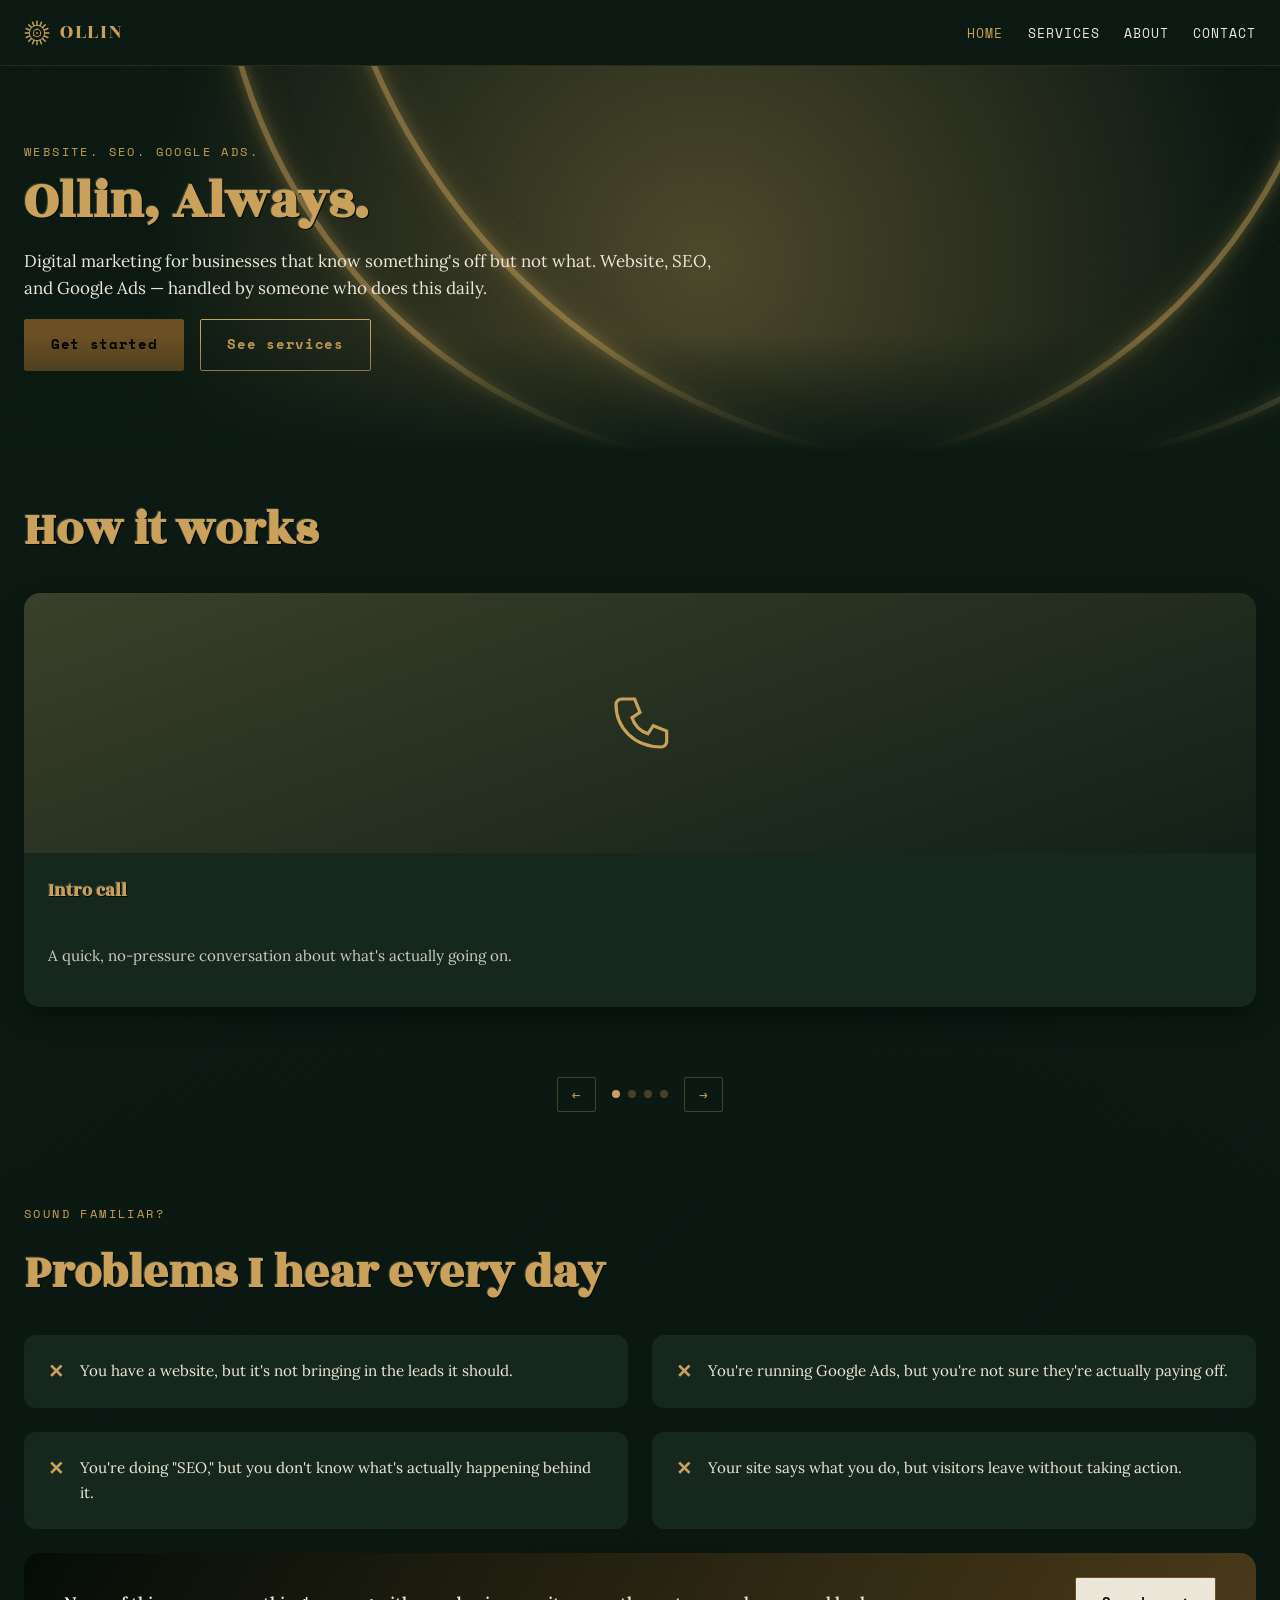
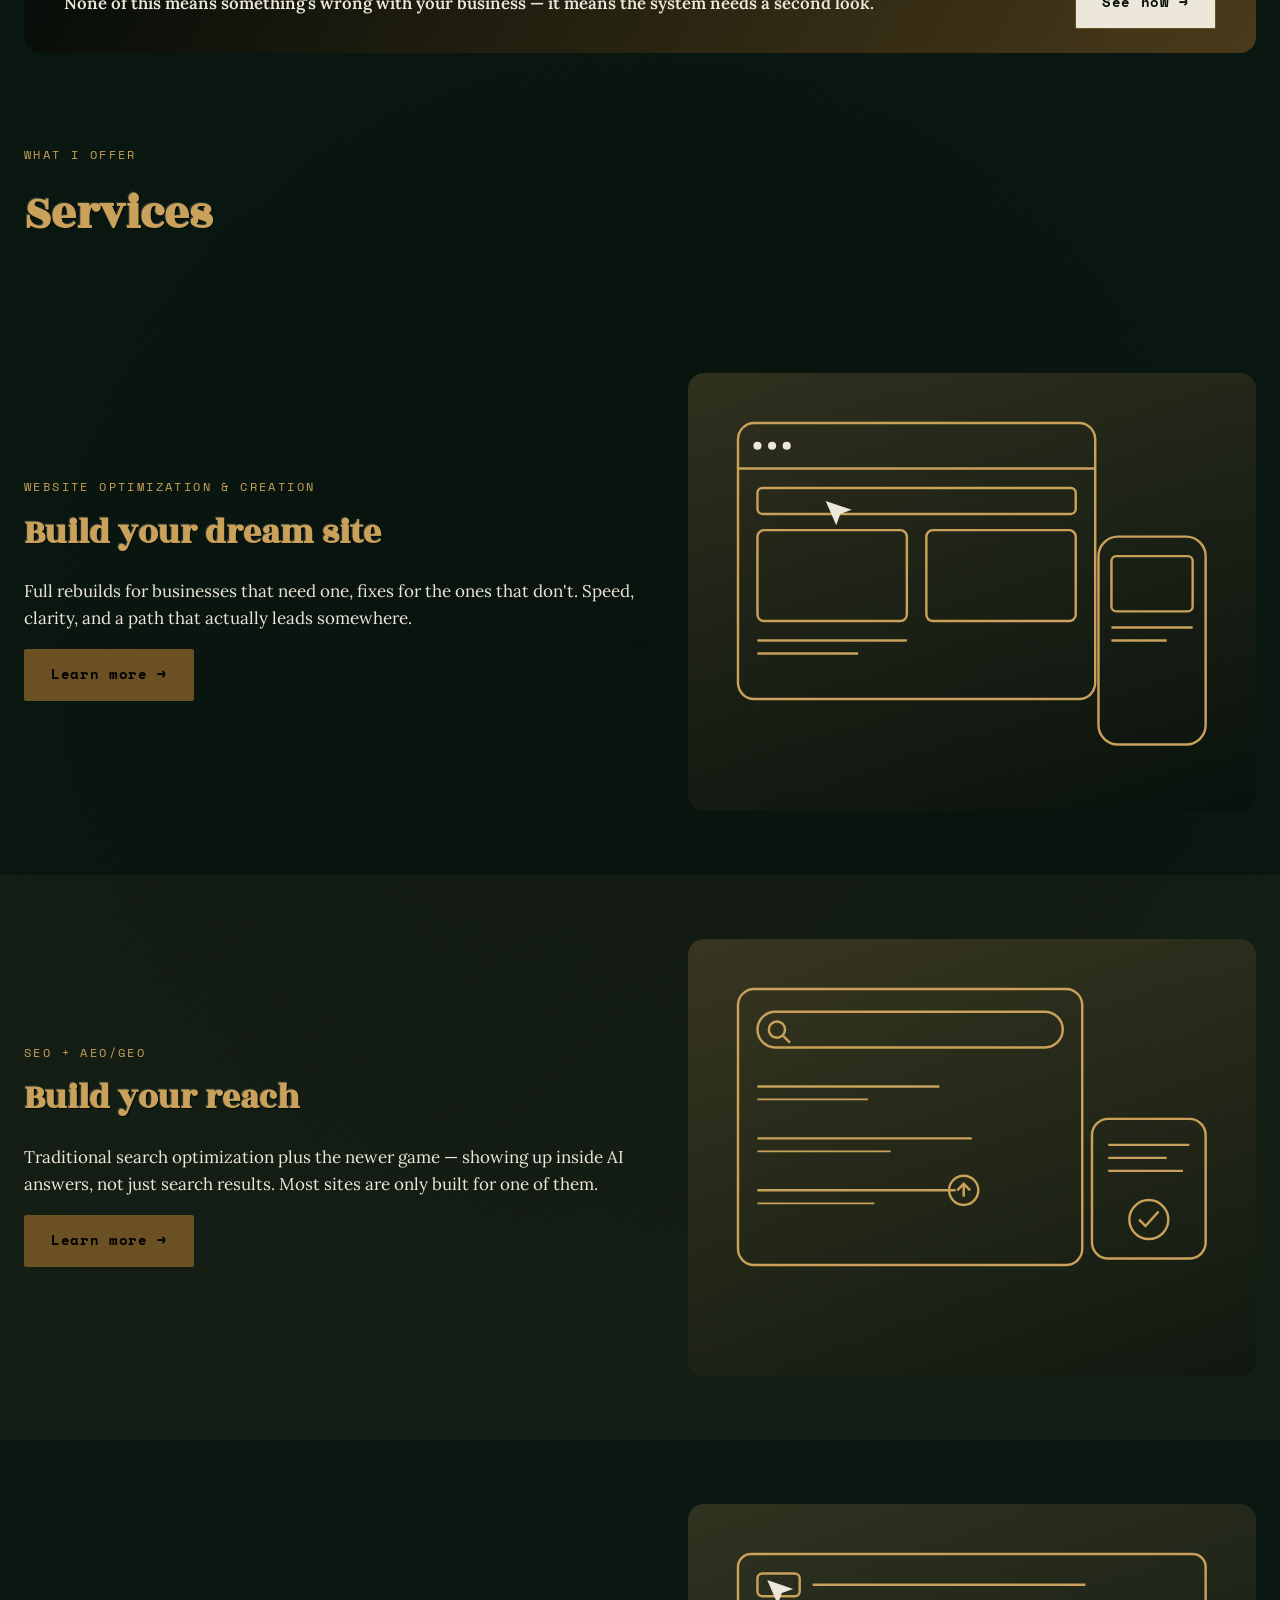
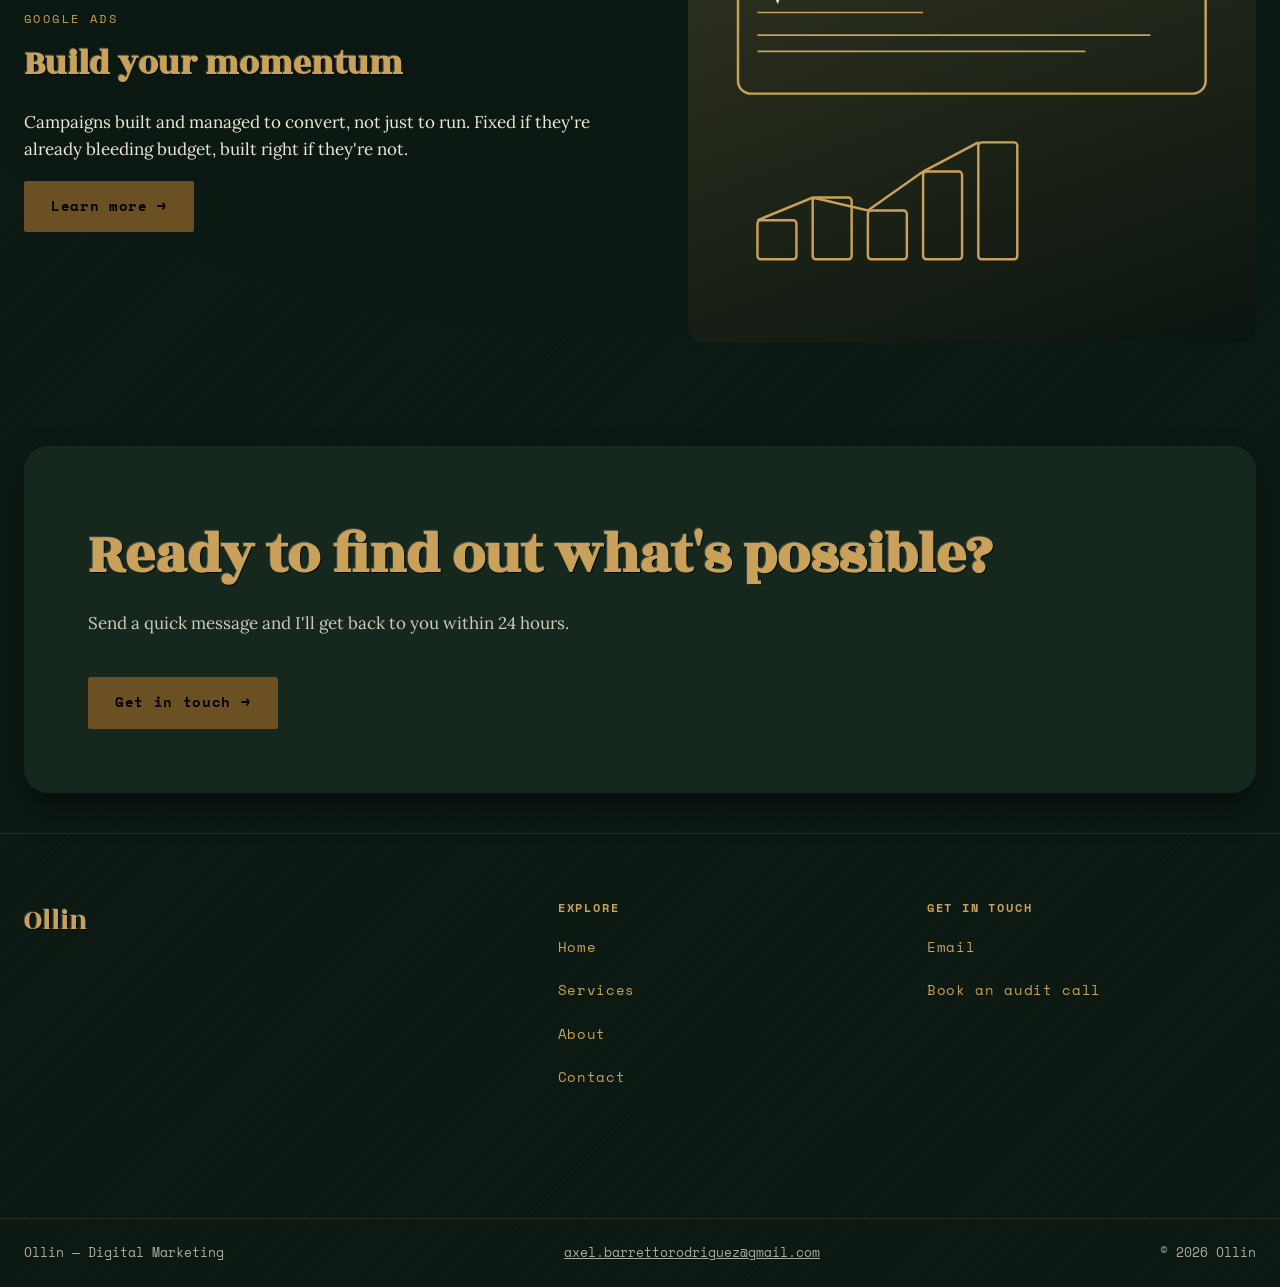
==== index.html @ 062ba210 "Build animated scenes for SEO (rank climbing + AI citation panel) and Google Ads (ad card + growing " ====
<!DOCTYPE html>
<html lang="en">
<head>
<meta charset="UTF-8">
<meta name="viewport" content="width=device-width, initial-scale=1">
<title>Ollin, Always — Digital Marketing</title>
<meta name="description" content="Website optimization, SEO/AEO/GEO, and Google Ads for businesses that know something's off but not what. Built by Axel Barretto.">
<meta property="og:title" content="Ollin, Always — Digital Marketing">
<meta property="og:description" content="Website optimization, SEO/AEO/GEO, and Google Ads — built and managed by someone who does this daily.">
<meta property="og:type" content="website">
<link rel="icon" type="image/svg+xml" href="favicon.svg">
<link rel="preconnect" href="https://fonts.googleapis.com">
<link rel="preconnect" href="https://fonts.gstatic.com" crossorigin>
<link href="https://fonts.googleapis.com/css2?family=Rozha+One&family=Space+Mono:wght@400;700&family=Lora:ital,wght@0,400;0,600;1,400&display=swap" rel="stylesheet">
<link rel="stylesheet" href="styles.css">
</head>
<body>

<nav class="site-nav">
  <a href="index.html" class="brand"><svg class="logo-mark" viewBox="0 0 64 64" aria-hidden="true"><g stroke="currentColor" fill="none" stroke-linecap="round"><g stroke-width="3.5"><line x1="32" y1="3" x2="32" y2="13"/><line x1="32" y1="3" x2="32" y2="13" transform="rotate(22.5 32 32)"/><line x1="32" y1="3" x2="32" y2="13" transform="rotate(45 32 32)"/><line x1="32" y1="3" x2="32" y2="13" transform="rotate(67.5 32 32)"/><line x1="32" y1="3" x2="32" y2="13" transform="rotate(90 32 32)"/><line x1="32" y1="3" x2="32" y2="13" transform="rotate(112.5 32 32)"/><line x1="32" y1="3" x2="32" y2="13" transform="rotate(135 32 32)"/><line x1="32" y1="3" x2="32" y2="13" transform="rotate(157.5 32 32)"/><line x1="32" y1="3" x2="32" y2="13" transform="rotate(180 32 32)"/><line x1="32" y1="3" x2="32" y2="13" transform="rotate(202.5 32 32)"/><line x1="32" y1="3" x2="32" y2="13" transform="rotate(225 32 32)"/><line x1="32" y1="3" x2="32" y2="13" transform="rotate(247.5 32 32)"/><line x1="32" y1="3" x2="32" y2="13" transform="rotate(270 32 32)"/><line x1="32" y1="3" x2="32" y2="13" transform="rotate(292.5 32 32)"/><line x1="32" y1="3" x2="32" y2="13" transform="rotate(315 32 32)"/><line x1="32" y1="3" x2="32" y2="13" transform="rotate(337.5 32 32)"/></g><circle cx="32" cy="32" r="19" stroke-width="2.2"/><circle cx="32" cy="32" r="9" stroke-width="2.2"/><circle cx="32" cy="32" r="2.2" fill="currentColor" stroke="none"/><circle cx="32" cy="21.5" r="1.4" fill="currentColor" stroke="none"/><circle cx="24" cy="38" r="1.4" fill="currentColor" stroke="none"/><circle cx="40" cy="38" r="1.4" fill="currentColor" stroke="none"/></g></svg>Ollin</a>
  <button class="nav-toggle" id="navToggle" aria-expanded="false" aria-controls="navLinks">Menu</button>
  <ul id="navLinks">
    <li><a href="index.html" aria-current="page">Home</a></li>
    <li><a href="services.html">Services</a></li>
    <li><a href="about.html">About</a></li>
    <li><a href="contact.html">Contact</a></li>
  </ul>
</nav>

<main>
  <section class="hero bg-sun-sweep">
    <svg class="hero-lines" viewBox="0 0 800 500" aria-hidden="true" preserveAspectRatio="xMidYMid meet">
      <ellipse cx="640" cy="140" rx="260" ry="260" transform="rotate(-15 640 140)"/>
      <ellipse cx="600" cy="220" rx="220" ry="220" transform="rotate(20 600 220)"/>
    </svg>
    <div class="container">
      <p class="eyebrow reveal reveal-1">Website. SEO. Google Ads.</p>
      <h1 class="reveal reveal-2">Ollin, Always.</h1>
      <p class="reveal reveal-2">Digital marketing for businesses that know something's off but not what. Website, SEO, and Google Ads — handled by someone who does this daily.</p>
      <p class="reveal reveal-3">
        <a class="btn" href="contact.html">Get started</a>
        &nbsp;&nbsp;
        <a class="btn btn-outline" href="services.html">See services</a>
      </p>
    </div>
    <div class="hero-fade" aria-hidden="true"></div>
  </section>

  <section class="section container">
    <h2 class="section-title">How it works</h2>
    <div class="process-grid">
      <div class="process-step">
        <div class="process-image" aria-hidden="true">
          <svg class="process-icon" viewBox="0 0 24 24"><path d="M6 3h4l2 5-3 2c1 3 3 5 6 6l2-3 5 2v4c0 1-1 2-2 2C10 21 3 14 3 5c0-1 1-2 2-2z"/></svg>
        </div>
        <div class="process-content">
          <h3>Intro call</h3>
          <p>A quick, no-pressure conversation about what's actually going on.</p>
        </div>
      </div>
      <div class="process-step">
        <div class="process-image" aria-hidden="true">
          <svg class="process-icon" viewBox="0 0 24 24"><circle cx="10" cy="10" r="6"/><line x1="15" y1="15" x2="21" y2="21"/></svg>
        </div>
        <div class="process-content">
          <h3>The audit</h3>
          <p>A real look at what's working and where there's room to grow.</p>
        </div>
      </div>
      <div class="process-step">
        <div class="process-image" aria-hidden="true">
          <svg class="process-icon" viewBox="0 0 24 24"><path d="M4 20l6-3 6 3 4-2V4l-4 2-6-3-6 3-4-2v16z"/><line x1="10" y1="17" x2="10" y2="4"/><line x1="16" y1="20" x2="16" y2="7"/></svg>
        </div>
        <div class="process-content">
          <h3>The plan</h3>
          <p>A prioritized roadmap built around what actually helps.</p>
        </div>
      </div>
      <div class="process-step">
        <div class="process-image" aria-hidden="true">
          <svg class="process-icon" viewBox="0 0 24 24"><circle cx="12" cy="12" r="9"/><path d="M8 12l3 3 5-6"/></svg>
        </div>
        <div class="process-content">
          <h3>Execution &amp; reporting</h3>
          <p>Work gets done, and you get plain-language updates.</p>
        </div>
      </div>
    </div>
  </section>

  <section class="section container">
    <p class="eyebrow">Sound familiar?</p>
    <h2 class="section-title">Problems I hear every day</h2>
    <div class="problem-grid">
      <div class="problem-card">
        <span class="problem-x" aria-hidden="true">✕</span>
        <p>You have a website, but it's not bringing in the leads it should.</p>
      </div>
      <div class="problem-card">
        <span class="problem-x" aria-hidden="true">✕</span>
        <p>You're running Google Ads, but you're not sure they're actually paying off.</p>
      </div>
      <div class="problem-card">
        <span class="problem-x" aria-hidden="true">✕</span>
        <p>You're doing "SEO," but you don't know what's actually happening behind it.</p>
      </div>
      <div class="problem-card">
        <span class="problem-x" aria-hidden="true">✕</span>
        <p>Your site says what you do, but visitors leave without taking action.</p>
      </div>
    </div>
    <div class="problem-banner">
      <p>None of this means something's wrong with your business — it means the system needs a second look.</p>
      <a class="btn problem-banner-btn" href="services.html">See how →</a>
    </div>
  </section>

  <section class="section container">
    <p class="eyebrow">What I offer</p>
    <h2 class="section-title">Services</h2>
  </section>

  <section class="service-block">
    <div class="container">
      <div class="service-block-grid">
        <div class="service-block-text">
          <p class="eyebrow">Website Optimization &amp; Creation</p>
          <h2>Build your dream site</h2>
          <p>Full rebuilds for businesses that need one, fixes for the ones that don't. Speed, clarity, and a path that actually leads somewhere.</p>
          <p><a class="btn" href="services.html">Learn more →</a></p>
        </div>
        <div class="service-block-image service-block-image--build" aria-hidden="true">
          <svg class="build-scene" viewBox="0 0 320 240">
            <rect x="16" y="16" width="220" height="170" rx="10"/>
            <line x1="16" y1="44" x2="236" y2="44"/>
            <circle cx="28" cy="30" r="2.5" fill="currentColor" stroke="none"/>
            <circle cx="37" cy="30" r="2.5" fill="currentColor" stroke="none"/>
            <circle cx="46" cy="30" r="2.5" fill="currentColor" stroke="none"/>
            <rect class="build-block build-block-1" x="28" y="56" width="196" height="16" rx="3"/>
            <rect class="build-block build-block-2" x="28" y="82" width="92" height="56" rx="4"/>
            <rect class="build-block build-block-3" x="132" y="82" width="92" height="56" rx="4"/>
            <line class="build-block build-block-4" x1="28" y1="150" x2="120" y2="150"/>
            <line class="build-block build-block-4" x1="28" y1="158" x2="90" y2="158"/>
            <rect x="238" y="86" width="66" height="128" rx="12"/>
            <rect class="build-block build-block-2" x="246" y="98" width="50" height="34" rx="3"/>
            <line class="build-block build-block-4" x1="246" y1="142" x2="296" y2="142"/>
            <line class="build-block build-block-4" x1="246" y1="150" x2="280" y2="150"/>
            <path class="build-cursor" d="M0 0l16 5.5-7 2.5-2.5 7z" fill="currentColor" stroke="none"/>
          </svg>
        </div>
      </div>
    </div>
  </section>

  <section class="service-block service-block--shade">
    <div class="container">
      <div class="service-block-grid">
        <div class="service-block-text">
          <p class="eyebrow">SEO + AEO/GEO</p>
          <h2>Build your reach</h2>
          <p>Traditional search optimization plus the newer game — showing up inside AI answers, not just search results. Most sites are only built for one of them.</p>
          <p><a class="btn" href="services.html">Learn more →</a></p>
        </div>
        <div class="service-block-image service-block-image--build" aria-hidden="true">
          <svg class="build-scene" viewBox="0 0 320 240">
            <rect x="16" y="16" width="212" height="170" rx="10"/>
            <rect x="28" y="30" width="188" height="22" rx="11"/>
            <circle cx="40" cy="41" r="5"/>
            <line x1="44" y1="45" x2="48" y2="49"/>
            <line class="build-block build-block-1" x1="28" y1="76" x2="140" y2="76"/>
            <line class="build-block build-block-1" x1="28" y1="84" x2="96" y2="84" stroke-width="1"/>
            <line class="build-block build-block-2" x1="28" y1="108" x2="160" y2="108"/>
            <line class="build-block build-block-2" x1="28" y1="116" x2="110" y2="116" stroke-width="1"/>
            <line class="build-block build-block-3" x1="28" y1="140" x2="150" y2="140"/>
            <line class="build-block build-block-3" x1="28" y1="148" x2="100" y2="148" stroke-width="1"/>
            <g class="seo-rank">
              <circle cx="0" cy="0" r="9"/>
              <path d="M0 4v-8M-4 0l4-4l4 4"/>
            </g>
            <rect x="234" y="96" width="70" height="86" rx="10"/>
            <line class="build-block build-block-4" x1="244" y1="112" x2="294" y2="112"/>
            <line class="build-block build-block-4" x1="244" y1="120" x2="280" y2="120"/>
            <line class="build-block build-block-4" x1="244" y1="128" x2="290" y2="128"/>
            <g class="seo-check">
              <circle cx="269" cy="158" r="12"/>
              <path d="M263 158l4 4l8-9"/>
            </g>
          </svg>
        </div>
      </div>
    </div>
  </section>

  <section class="service-block">
    <div class="container">
      <div class="service-block-grid">
        <div class="service-block-text">
          <p class="eyebrow">Google Ads</p>
          <h2>Build your momentum</h2>
          <p>Campaigns built and managed to convert, not just to run. Fixed if they're already bleeding budget, built right if they're not.</p>
          <p><a class="btn" href="services.html">Learn more →</a></p>
        </div>
        <div class="service-block-image service-block-image--build" aria-hidden="true">
          <svg class="build-scene" viewBox="0 0 320 240">
            <rect x="16" y="16" width="288" height="86" rx="8"/>
            <rect x="28" y="28" width="26" height="14" rx="3"/>
            <line class="build-block build-block-1" x1="62" y1="35" x2="230" y2="35"/>
            <line class="build-block build-block-1" x1="28" y1="52" x2="130" y2="52" stroke-width="1"/>
            <line class="build-block build-block-2" x1="28" y1="66" x2="270" y2="66" stroke-width="1"/>
            <line class="build-block build-block-2" x1="28" y1="76" x2="230" y2="76" stroke-width="1"/>
            <path class="ads-cursor" d="M0 0l16 5.5-7 2.5-2.5 7z" fill="currentColor" stroke="none"/>
            <g transform="translate(28,204)">
              <rect class="ads-bar ads-bar-1" x="0" y="-24" width="24" height="24" rx="2"/>
              <rect class="ads-bar ads-bar-2" x="34" y="-38" width="24" height="38" rx="2"/>
              <rect class="ads-bar ads-bar-3" x="68" y="-30" width="24" height="30" rx="2"/>
              <rect class="ads-bar ads-bar-4" x="102" y="-54" width="24" height="54" rx="2"/>
              <rect class="ads-bar ads-bar-5" x="136" y="-72" width="24" height="72" rx="2"/>
            </g>
            <polyline class="ads-trend" points="28,180 62,166 96,174 130,150 164,132" fill="none"/>
          </svg>
        </div>
      </div>
    </div>
  </section>

  <section class="section container">
    <div class="cta-banner">
      <div class="cta-banner-text">
        <h2 class="cta-banner-title">Ready to find out what's possible?</h2>
        <p>Send a quick message and I'll get back to you within 24 hours.</p>
      </div>
      <a class="btn cta-banner-btn" href="contact.html">Get in touch →</a>
    </div>
  </section>

  <section class="footer-links">
    <div class="container">
      <div class="footer-links-grid">
        <div class="footer-brand">
          <span class="footer-brand-name">Ollin</span>
        </div>
        <div class="footer-links-col">
          <h3>Explore</h3>
          <ul class="quick-links">
            <li><a href="index.html">Home</a></li>
            <li><a href="services.html">Services</a></li>
            <li><a href="about.html">About</a></li>
            <li><a href="contact.html">Contact</a></li>
          </ul>
        </div>
        <div class="footer-links-col">
          <h3>Get in touch</h3>
          <ul class="quick-links">
            <li><a href="mailto:axel.barrettorodriguez@gmail.com">Email</a></li>
            <li><a href="contact.html">Book an audit call</a></li>
          </ul>
        </div>
      </div>
    </div>
  </section>
</main>

<footer class="site-footer">
  <span>Ollin — Digital Marketing</span>
  <a href="mailto:axel.barrettorodriguez@gmail.com">axel.barrettorodriguez@gmail.com</a>
  <span>© 2026 Ollin</span>
</footer>

<script src="main.js"></script>
</body>
</html>
---- styles.css ----
:root {
  --color-stone: #0c1a13;
  --color-ink: #050c08;
  --color-gold: #c9a15a;
  --color-oxblood: #4a3a1a;
  --color-cream: #ece7d9;

  --font-display: 'Rozha One', serif;
  --font-label: 'Space Mono', monospace;
  --font-body: 'Lora', serif;

  --texture-chisel: repeating-linear-gradient(135deg, rgba(0,0,0,0.06) 0 2px, transparent 2px 6px);
  --texture-vignette: radial-gradient(circle at 50% 50%, rgba(0,0,0,0.25) 0%, transparent 60%);
  --shadow-carve: 1px 1px 0 var(--color-ink), -1px -1px 0 rgba(255,255,255,0.15);

  --space-1: 8px;
  --space-2: 16px;
  --space-3: 24px;
  --space-4: 40px;
  --space-5: 64px;
  --max-width: 1320px;

  --color-card: #16281d;
}

* { box-sizing: border-box; }
html { scroll-behavior: smooth; }

body {
  margin: 0;
  background-color: var(--color-stone);
  background-image: var(--texture-vignette), var(--texture-chisel);
  color: var(--color-cream);
  font-family: var(--font-body);
  font-size: 17px;
  line-height: 1.6;
}

h1, h2, h3 {
  font-family: var(--font-display);
  color: var(--color-gold);
  text-shadow: var(--shadow-carve);
  text-wrap: balance;
  margin: 0 0 var(--space-2) 0;
}
h1 { font-size: clamp(2.2rem, 5vw, 3.4rem); line-height: 1.05; }
h2 { font-size: clamp(1.6rem, 3vw, 2.2rem); }
h3 { font-size: 1.2rem; }

p { max-width: 65ch; }

.eyebrow {
  display: inline-block;
  font-family: var(--font-label);
  font-size: 0.75rem;
  letter-spacing: 0.2em;
  text-transform: uppercase;
  color: var(--color-gold);
}

a { color: var(--color-gold); }
a:focus-visible, button:focus-visible, input:focus-visible, textarea:focus-visible {
  outline: 2px solid var(--color-gold);
  outline-offset: 2px;
}

.btn {
  display: inline-block;
  font-family: var(--font-label);
  font-weight: 700;
  font-size: 0.85rem;
  letter-spacing: 0.05em;
  background-color: #6b5024;
  color: #000;
  padding: 14px 26px;
  border-radius: 2px;
  text-decoration: none;
  border: 1px solid #6b5024;
  cursor: pointer;
  transition: background-color 0.2s ease, transform 0.2s ease;
}
.btn:hover { background-color: #59421e; transform: translateY(-1px); }

.btn-outline {
  background-color: transparent;
  color: var(--color-gold);
  border: 1px solid var(--color-gold);
}
.btn-outline:hover { background-color: rgba(201,161,90,0.1); }

.container { max-width: var(--max-width); margin: 0 auto; padding: 0 var(--space-3); }

nav.site-nav {
  position: relative;
  display: flex;
  align-items: center;
  justify-content: space-between;
  padding: var(--space-2) var(--space-3);
  border-bottom: 1px solid rgba(201,161,90,0.15);
}
nav.site-nav .brand {
  display: inline-flex;
  align-items: center;
  gap: 10px;
  font-family: var(--font-display);
  color: var(--color-gold);
  text-decoration: none;
  font-size: 1.3rem;
}
.logo-mark { width: 26px; height: 26px; flex-shrink: 0; }
nav.site-nav ul {
  list-style: none;
  display: flex;
  gap: var(--space-3);
  margin: 0;
  padding: 0;
}
nav.site-nav a {
  font-family: var(--font-label);
  font-size: 0.8rem;
  letter-spacing: 0.08em;
  text-transform: uppercase;
  text-decoration: none;
  color: var(--color-cream);
}
nav.site-nav a[aria-current="page"] { color: var(--color-gold); }
nav.site-nav .nav-toggle {
  display: none;
  background: none;
  border: none;
  color: var(--color-gold);
  font-family: var(--font-label);
  font-size: 0.85rem;
  cursor: pointer;
}

footer.site-footer {
  border-top: 1px solid rgba(201,161,90,0.15);
  padding: var(--space-3);
  margin-top: var(--space-5);
  font-family: var(--font-label);
  font-size: 0.8rem;
  color: rgba(236,231,217,0.7);
  display: flex;
  flex-wrap: wrap;
  justify-content: space-between;
  gap: var(--space-2);
}
footer.site-footer a { color: rgba(236,231,217,0.7); }

section.hero { padding: var(--space-5) var(--space-3); }
section.section { padding: var(--space-4) var(--space-3); }

.reveal { opacity: 0; animation: reveal-up 0.5s ease-out forwards; }
.reveal-1 { animation-delay: 0.05s; }
.reveal-2 { animation-delay: 0.2s; }
.reveal-3 { animation-delay: 0.35s; }
@keyframes reveal-up {
  from { opacity: 0; transform: translateY(12px); }
  to { opacity: 1; transform: translateY(0); }
}
@media (prefers-reduced-motion: reduce) {
  .reveal { animation: none; opacity: 1; }
}

.card-grid { display: grid; grid-template-columns: repeat(3, 1fr); gap: var(--space-3); }
.card {
  border: 1px solid rgba(201,161,90,0.2);
  padding: var(--space-3);
}
.card p { font-size: 0.95rem; color: rgba(236,231,217,0.85); }

.illustrative-disclaimer {
  font-family: var(--font-label);
  font-size: 0.7rem;
  color: rgba(236,231,217,0.55);
  margin-top: var(--space-1);
}

form.contact-form { display: flex; flex-direction: column; gap: var(--space-2); max-width: 480px; }
form.contact-form label {
  font-family: var(--font-label);
  font-size: 0.75rem;
  letter-spacing: 0.08em;
  text-transform: uppercase;
  color: var(--color-gold);
}
form.contact-form input, form.contact-form textarea {
  font-family: var(--font-body);
  font-size: 1rem;
  background-color: rgba(0,0,0,0.2);
  border: 1px solid rgba(201,161,90,0.3);
  color: var(--color-cream);
  padding: 10px 12px;
  border-radius: 2px;
}
form.contact-form textarea { min-height: 120px; resize: vertical; }

.calendly-fallback { font-family: var(--font-label); font-size: 0.85rem; }

.process-grid {
  display: grid;
  grid-template-columns: repeat(4, 1fr);
  gap: var(--space-3);
  margin-top: var(--space-3);
}
.process-step {
  display: flex;
  flex-direction: column;
  background-color: var(--color-card);
  border-radius: 16px;
  box-shadow: 0 12px 24px rgba(0,0,0,0.35);
  overflow: hidden;
}

/* Placeholder graphic area — sized and positioned so a real <img> (stock
   photo, Canva export, etc.) can drop in later without restructuring
   anything else. */
.process-image {
  height: 260px;
  background: linear-gradient(160deg, rgba(201,161,90,0.2), rgba(0,0,0,0.2));
  display: flex;
  align-items: center;
  justify-content: center;
}
.process-content {
  display: flex;
  flex-direction: column;
  gap: var(--space-1);
  padding: var(--space-3);
}

.process-grid.is-slider {
  display: block;
  min-height: 460px;
  position: relative;
}
.process-grid.is-slider .process-step { display: none; opacity: 0; }
.process-grid.is-slider .process-step.active {
  display: flex;
  opacity: 1;
  animation: reveal-up 0.5s ease-out;
}

.slider-controls {
  display: flex;
  align-items: center;
  justify-content: center;
  gap: var(--space-2);
  margin-top: var(--space-3);
}
.slider-arrow {
  background: none;
  border: 1px solid rgba(201,161,90,0.3);
  color: var(--color-gold);
  font-family: var(--font-label);
  font-size: 0.9rem;
  padding: 6px 14px;
  cursor: pointer;
  border-radius: 2px;
  transition: border-color 0.2s ease;
}
.slider-arrow:hover { border-color: var(--color-gold); }
.slider-dots { display: flex; gap: 8px; }
.slider-dot {
  width: 8px;
  height: 8px;
  border-radius: 50%;
  background-color: rgba(201,161,90,0.3);
  border: none;
  cursor: pointer;
  padding: 0;
  transition: background-color 0.2s ease;
}
.slider-dot.active { background-color: var(--color-gold); }
.process-icon {
  width: 64px;
  height: 64px;
  stroke: var(--color-gold);
  fill: none;
  stroke-width: 1.2;
}
.process-step h3 { font-size: 1.1rem; }
.process-step p { font-size: 0.95rem; color: rgba(236,231,217,0.85); }

/* Small looping animations on the Services icons — transform/opacity only,
   disabled entirely for reduced-motion users. */
@media (prefers-reduced-motion: no-preference) {
  .icon-cursor {
    transform-origin: 17px 15px;
    animation: cursor-tap 1.8s ease-in-out infinite;
  }
  .icon-signal {
    animation: signal-pulse 1.6s ease-in-out infinite;
  }
  .icon-arrow {
    animation: arrow-fly 1.8s ease-in-out infinite;
  }
}
@keyframes cursor-tap {
  0%, 100% { transform: scale(1); }
  50% { transform: scale(0.82); }
}
@keyframes signal-pulse {
  0%, 100% { opacity: 0.3; }
  50% { opacity: 1; }
}
@keyframes arrow-fly {
  0%, 100% { transform: translate(3px, -3px); opacity: 0.4; }
  50% { transform: translate(0, 0); opacity: 1; }
}

.service-block { padding: var(--space-5) 0; }
.service-block--shade { background-color: rgba(201,161,90,0.05); }
.service-block .eyebrow { margin-bottom: var(--space-1); }

.service-block-grid {
  display: grid;
  grid-template-columns: 1.1fr 1fr;
  gap: var(--space-4);
  align-items: center;
}
.service-block-image {
  min-height: 280px;
  border-radius: 16px;
  background: linear-gradient(160deg, rgba(201,161,90,0.2), rgba(0,0,0,0.2));
  display: flex;
  align-items: center;
  justify-content: center;
}

/* Bigger animated "building a website" scene — fills the whole card
   instead of a small centered icon. */
.service-block-image--build { padding: var(--space-3); }
.build-scene {
  width: 100%;
  height: 100%;
  stroke: var(--color-gold);
  fill: none;
  stroke-width: 1.5;
}
.build-cursor { transform: translate(70px, 64px); transform-origin: 0 0; }

@media (prefers-reduced-motion: no-preference) {
  .build-cursor { animation: build-cursor-move 7s ease-in-out infinite; }
  .build-block-1 { animation: build-fade 4s ease-in-out infinite; }
  .build-block-2 { animation: build-fade 4s ease-in-out infinite; animation-delay: 0.6s; }
  .build-block-3 { animation: build-fade 4s ease-in-out infinite; animation-delay: 1.2s; }
  .build-block-4 { animation: build-fade 4s ease-in-out infinite; animation-delay: 1.8s; }
}
@keyframes build-fade {
  0%, 100% { opacity: 0.55; }
  50% { opacity: 1; }
}
@keyframes build-cursor-move {
  0%   { transform: translate(70px, 64px) scale(1); }
  10%  { transform: translate(70px, 64px) scale(0.8); }
  20%  { transform: translate(70px, 64px) scale(1); }
  38%  { transform: translate(40px, 110px) scale(1); }
  48%  { transform: translate(40px, 110px) scale(0.8); }
  58%  { transform: translate(40px, 110px) scale(1); }
  76%  { transform: translate(150px, 110px) scale(1); }
  86%  { transform: translate(150px, 110px) scale(0.8); }
  96%  { transform: translate(150px, 110px) scale(1); }
  100% { transform: translate(70px, 64px) scale(1); }
}

/* SEO scene: rank badge climbs from bottom result to #1, AI-answer
   citation checkmark pulses. */
.seo-rank {
  transform: translate(155px, 140px);
  transform-origin: 0 0;
}
.seo-check { transform-origin: 269px 158px; }
@media (prefers-reduced-motion: no-preference) {
  .seo-rank { animation: seo-rank-climb 5s ease-in-out infinite; }
  .seo-check { animation: build-fade 3s ease-in-out infinite; animation-delay: 1s; }
}
@keyframes seo-rank-climb {
  0%   { transform: translate(155px, 140px); opacity: 1; }
  40%  { transform: translate(145px, 76px); opacity: 1; }
  55%  { transform: translate(145px, 76px); opacity: 1; }
  85%  { transform: translate(145px, 76px); opacity: 0; }
  86%  { transform: translate(155px, 140px); opacity: 0; }
  100% { transform: translate(155px, 140px); opacity: 1; }
}

/* Google Ads scene: cursor clicks the ad, bars grow to show performance,
   trend line pulses. */
.ads-cursor { transform: translate(34px, 32px); transform-origin: 0 0; }
@media (prefers-reduced-motion: no-preference) {
  .ads-cursor { animation: build-cursor-tap-simple 3s ease-in-out infinite; }
  .ads-bar-1 { animation: ads-bar-grow 3s ease-in-out infinite; }
  .ads-bar-2 { animation: ads-bar-grow 3s ease-in-out infinite; animation-delay: 0.15s; }
  .ads-bar-3 { animation: ads-bar-grow 3s ease-in-out infinite; animation-delay: 0.3s; }
  .ads-bar-4 { animation: ads-bar-grow 3s ease-in-out infinite; animation-delay: 0.45s; }
  .ads-bar-5 { animation: ads-bar-grow 3s ease-in-out infinite; animation-delay: 0.6s; }
  .ads-trend { animation: build-fade 3s ease-in-out infinite; animation-delay: 0.3s; }
}
@keyframes build-cursor-tap-simple {
  0%, 60%, 100% { transform: translate(34px, 32px) scale(1); }
  75% { transform: translate(34px, 32px) scale(0.8); }
}
.ads-bar { transform-origin: bottom; }
@keyframes ads-bar-grow {
  0%, 100% { transform: scaleY(0.35); }
  50% { transform: scaleY(1); }
}

@media (max-width: 768px) {
  .service-block-grid { grid-template-columns: 1fr; }
}

.section-title { font-size: clamp(2rem, 4.5vw, 3rem); }

.problem-grid {
  display: grid;
  grid-template-columns: repeat(2, 1fr);
  gap: var(--space-3);
  margin-top: var(--space-3);
}
.problem-card {
  display: flex;
  align-items: flex-start;
  gap: var(--space-2);
  background-color: var(--color-card);
  border-radius: 12px;
  padding: var(--space-3);
}
.problem-x {
  color: var(--color-gold);
  font-size: 1.2rem;
  font-weight: bold;
  line-height: 1.3;
  flex-shrink: 0;
}
.problem-card p { margin: 0; font-size: 0.95rem; }

.problem-banner {
  margin-top: var(--space-3);
  background: linear-gradient(120deg, var(--color-ink), var(--color-oxblood));
  border-radius: 16px;
  padding: var(--space-3) var(--space-4);
  display: flex;
  align-items: center;
  justify-content: space-between;
  gap: var(--space-3);
  flex-wrap: wrap;
}
.problem-banner p {
  margin: 0;
  color: var(--color-cream);
  font-weight: 600;
  font-size: 1.05rem;
  max-width: none;
}
.problem-banner-btn {
  background-color: var(--color-cream);
  color: var(--color-ink);
  white-space: nowrap;
}
.problem-banner-btn:hover { background-color: #fff; }

@media (max-width: 768px) {
  .problem-grid { grid-template-columns: 1fr; }
}
@media (max-width: 640px) {
  .problem-banner { flex-direction: column; align-items: flex-start; }
}

.cta-banner {
  background-color: var(--color-card);
  border-radius: 24px;
  padding: var(--space-5);
  box-shadow: 0 16px 32px rgba(0,0,0,0.4);
  display: flex;
  align-items: center;
  justify-content: space-between;
  gap: var(--space-4);
  flex-wrap: wrap;
}
.cta-banner-title {
  font-size: clamp(2.2rem, 5vw, 3.6rem);
  margin-bottom: var(--space-1);
}
.cta-banner-text p {
  margin: 0;
  color: rgba(236,231,217,0.85);
}
.cta-banner-btn { white-space: nowrap; }
@media (max-width: 640px) {
  .cta-banner { flex-direction: column; align-items: flex-start; }
}

.footer-links {
  border-top: 1px solid rgba(201,161,90,0.15);
  padding: var(--space-5) 0;
}
.footer-links-grid {
  display: grid;
  grid-template-columns: 1.5fr 1fr 1fr;
  gap: var(--space-4);
}
.footer-brand-name {
  font-family: var(--font-display);
  color: var(--color-gold);
  text-shadow: var(--shadow-carve);
  font-size: 1.8rem;
}
.footer-links-col h3 {
  font-family: var(--font-label);
  font-size: 0.75rem;
  letter-spacing: 0.15em;
  text-transform: uppercase;
  color: var(--color-gold);
  text-shadow: none;
  margin-bottom: var(--space-2);
}
.quick-links { list-style: none; margin: 0; padding: 0; display: flex; flex-direction: column; gap: var(--space-2); }
.quick-links a {
  font-family: var(--font-label);
  font-size: 0.85rem;
  letter-spacing: 0.05em;
  text-decoration: none;
}

@media (max-width: 640px) {
  .footer-links-grid { grid-template-columns: 1fr; gap: var(--space-3); }
}

@media (max-width: 768px) {
  .card-grid { grid-template-columns: 1fr; }
  .process-grid { grid-template-columns: repeat(2, 1fr); }
  .final-grid { grid-template-columns: 1fr; }
}

@media (max-width: 640px) {
  nav.site-nav ul {
    position: absolute;
    top: 100%;
    left: 0;
    right: 0;
    flex-direction: column;
    background-color: var(--color-stone);
    padding: var(--space-2) var(--space-3);
    gap: var(--space-2);
    display: none;
    z-index: 10;
  }
  nav.site-nav ul.open { display: flex; }
  nav.site-nav .nav-toggle { display: block; }
}

/* Animated hero background — full-bleed effect behind a centered .container.
   Only applies when bg-sun-sweep is present, so other pages' plain
   `.hero.container` combined elements are unaffected. */
section.hero.bg-sun-sweep {
  position: relative;
  overflow: hidden;
  padding: var(--space-5) 0;
}
section.hero.bg-sun-sweep > .container {
  position: relative;
  z-index: 2;
}

/* Decorative overlapping gold rings, static (no animation cost). Bleeds
   off the top-right edge so it reads as a fragment of a larger circle.
   aspect-ratio locks the box to the artwork's own proportions (matching
   the 800x500 viewBox) so it's never a mismatched shape to stretch or
   crop into — consistent round circles at every viewport width. */
.hero-lines {
  position: absolute;
  top: -75%;
  right: -35%;
  width: 160vw;
  aspect-ratio: 800 / 500;
  stroke: var(--color-gold);
  stroke-width: 2.2;
  fill: none;
  opacity: 0.55;
  pointer-events: none;
  z-index: 1;
  transform: rotate(-90deg) scaleY(-1);
  filter: drop-shadow(0 0 6px rgba(201,161,90,0.9)) drop-shadow(0 0 16px rgba(201,161,90,0.5));
}

/* Static (non-animated) fade so the section boundary below the hero is
   never a hard line, whatever the animated ember/sun layers are doing
   underneath. Zero performance cost — it never moves. */
.hero-fade {
  position: absolute;
  left: 0;
  right: 0;
  bottom: 0;
  height: 30%;
  background: linear-gradient(to bottom, transparent, var(--color-stone));
  pointer-events: none;
  z-index: 3;
}

section.hero.bg-sun-sweep::after {
  content: '';
  position: absolute;
  top: -15%;
  left: -10%;
  width: 130%;
  height: 130%;
  background: radial-gradient(circle, rgba(201,161,90,0.35) 0%, transparent 65%);
  pointer-events: none;
  z-index: 0;
  will-change: transform, opacity;
}
@media (prefers-reduced-motion: no-preference) {
  section.hero.bg-sun-sweep::after { animation: sun-sweep 24s ease-in-out infinite; }
}
@keyframes sun-sweep {
  0%   { transform: translate3d(-6%, -3%, 0); opacity: 0; }
  20%  { opacity: 0.75; }
  50%  { transform: translate3d(6%, 3%, 0); opacity: 0.75; }
  80%  { opacity: 0.75; }
  100% { transform: translate3d(-6%, -3%, 0); opacity: 0; }
}
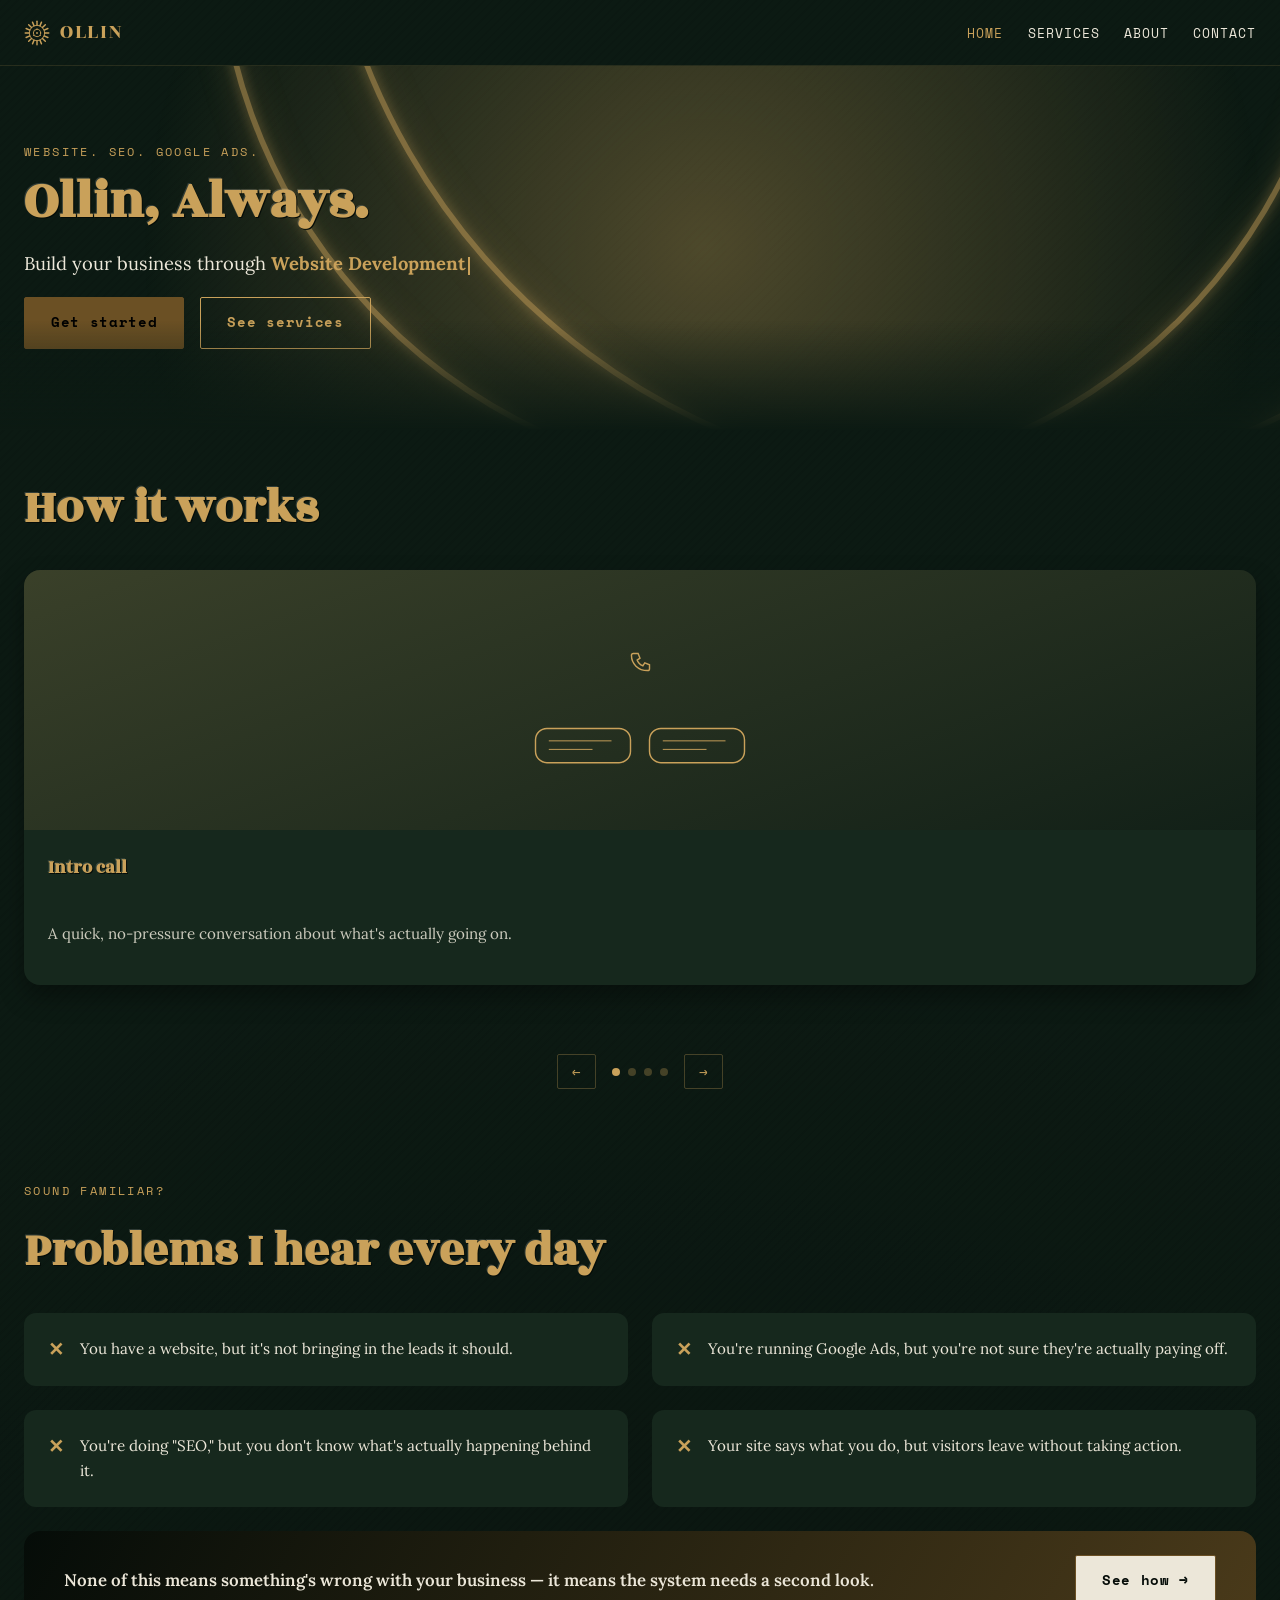
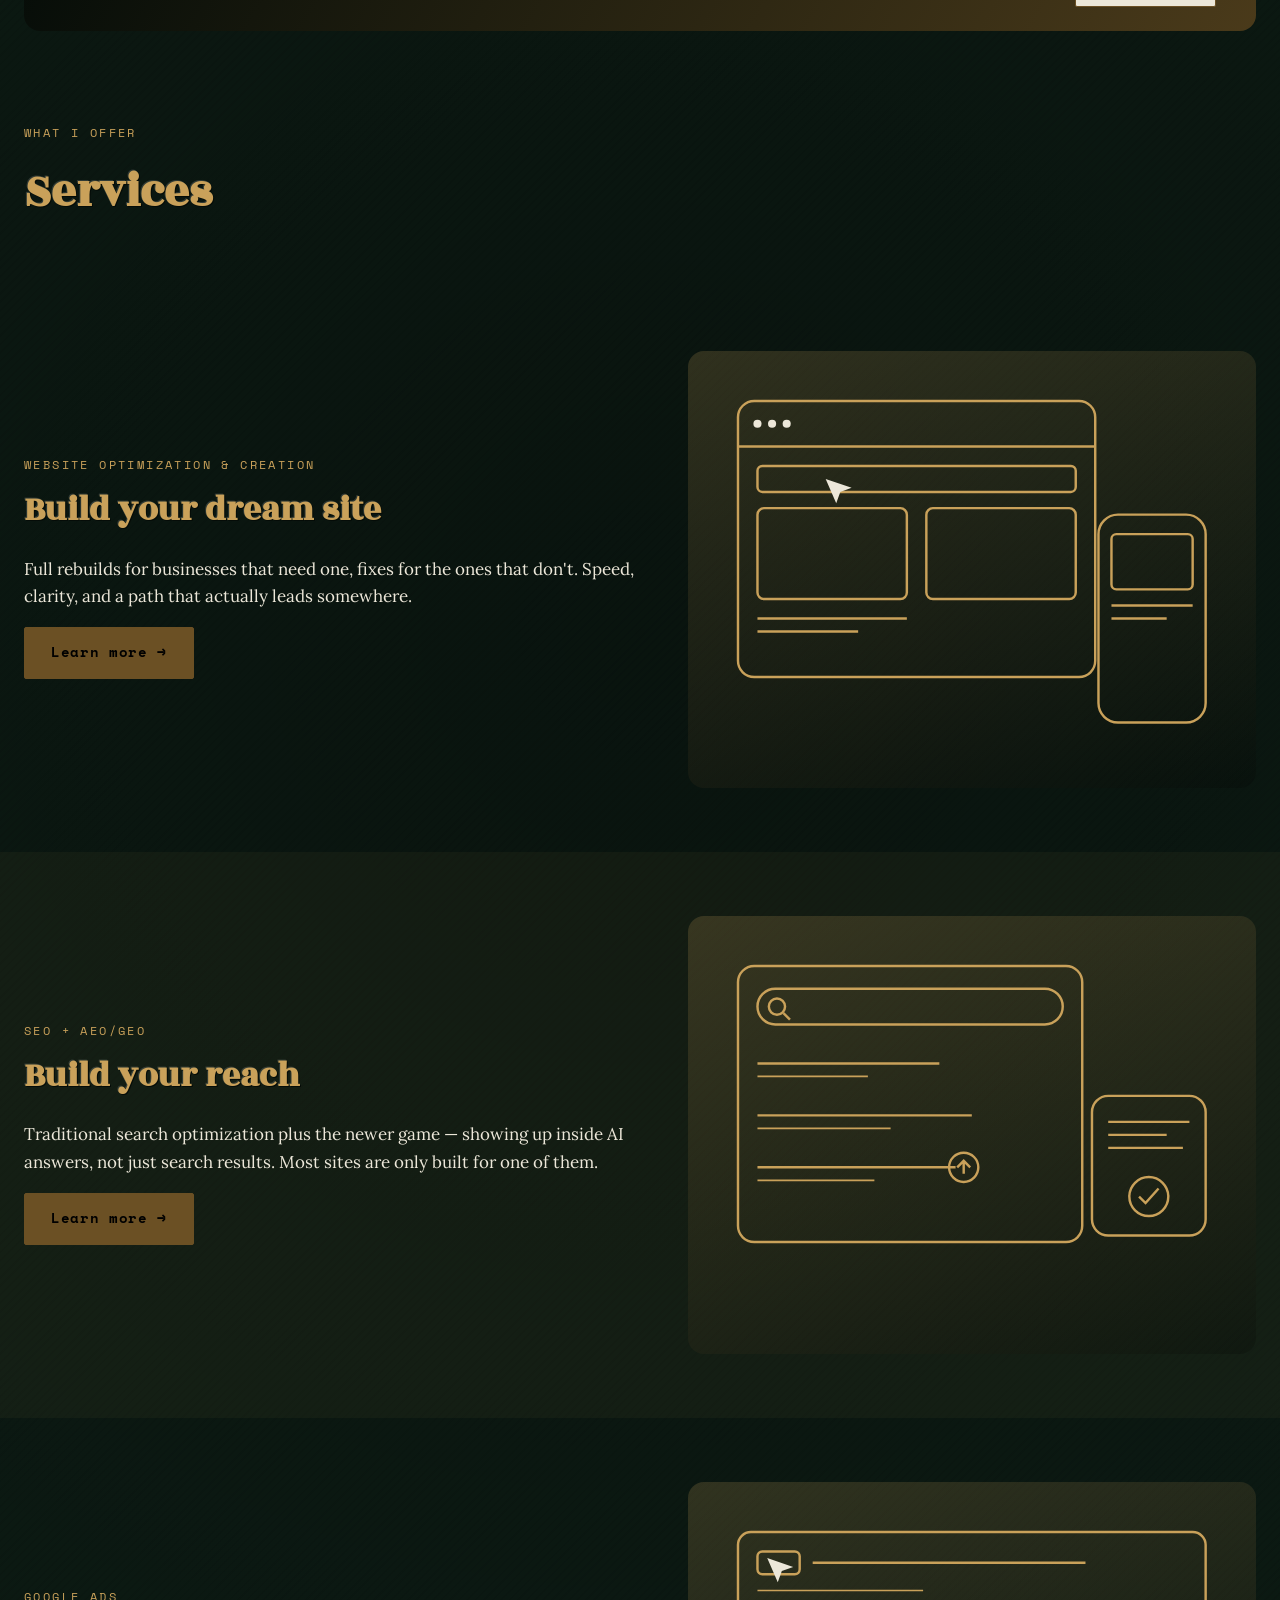
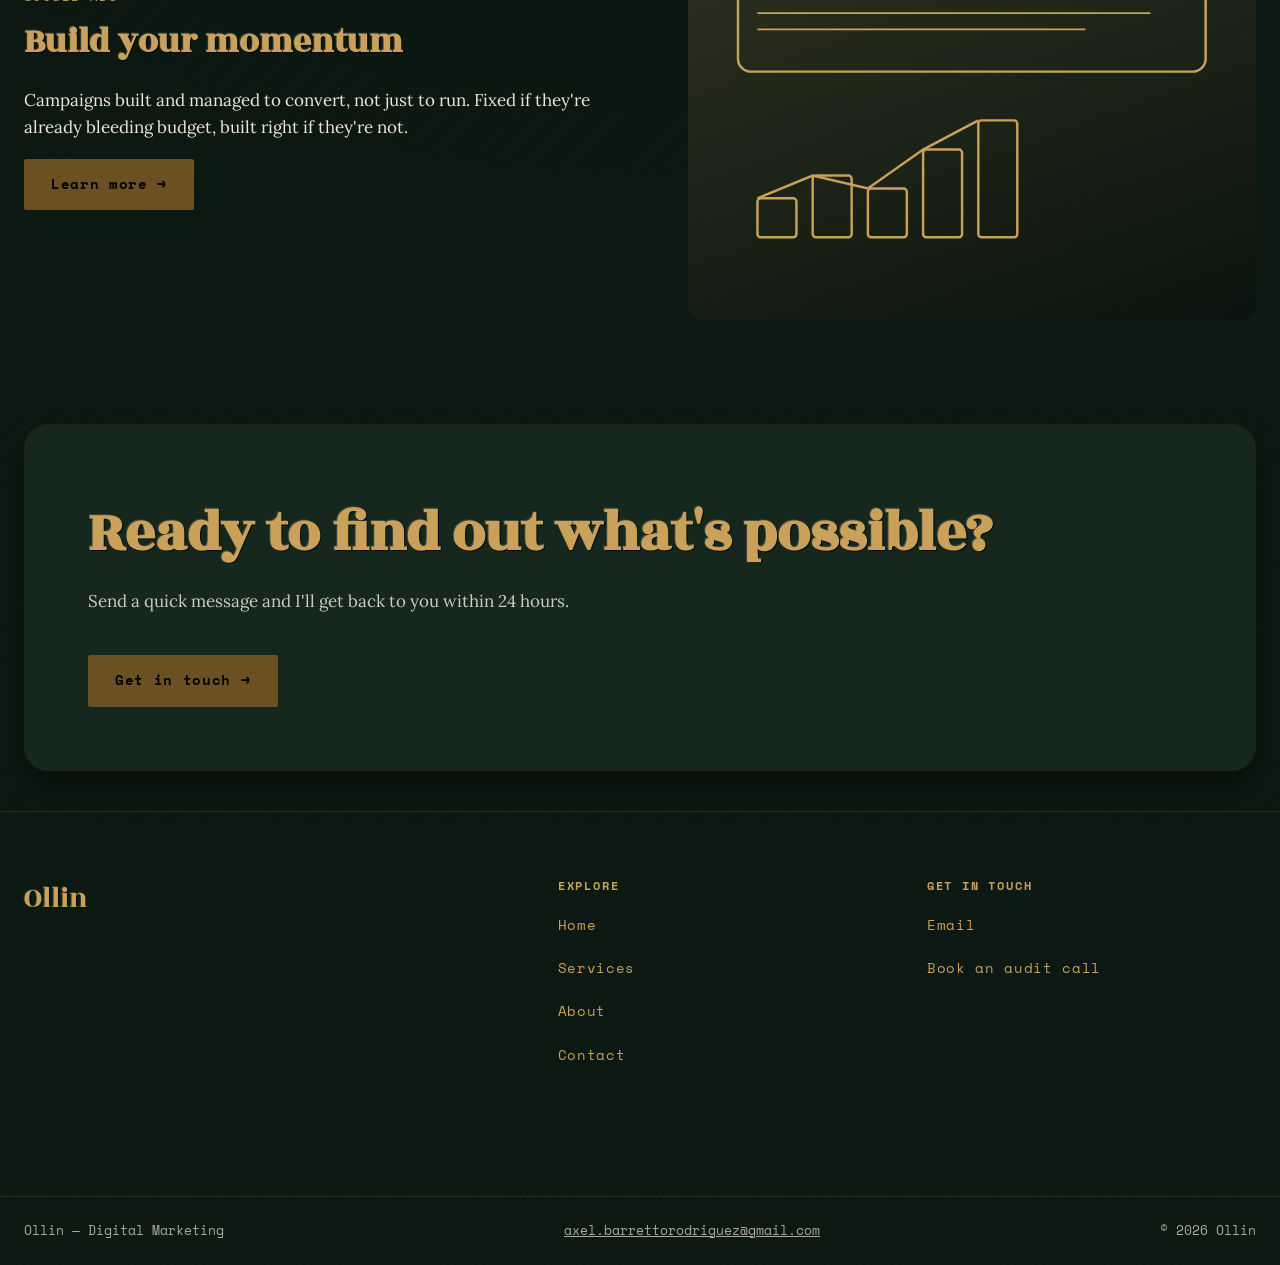
==== commit d6abe2f0: "Add animated How It Works scenes, problem-card hover interaction, and rotating typewriter hero text" ====
--- a/index.html
+++ b/index.html
@@ -36,7 +36,7 @@
     <div class="container">
       <p class="eyebrow reveal reveal-1">Website. SEO. Google Ads.</p>
       <h1 class="reveal reveal-2">Ollin, Always.</h1>
-      <p class="reveal reveal-2">Digital marketing for businesses that know something's off but not what. Website, SEO, and Google Ads — handled by someone who does this daily.</p>
+      <p class="hero-rotate reveal reveal-2" data-phrases="[&quot;Website Development&quot;,&quot;Google Ads&quot;,&quot;SEO&quot;]">Build your business through <span class="hero-rotate-word" id="heroRotateWord"></span><span class="hero-rotate-cursor" aria-hidden="true"></span></p>
       <p class="reveal reveal-3">
         <a class="btn" href="contact.html">Get started</a>
         &nbsp;&nbsp;
@@ -50,8 +50,21 @@
     <h2 class="section-title">How it works</h2>
     <div class="process-grid">
       <div class="process-step">
-        <div class="process-image" aria-hidden="true">
-          <svg class="process-icon" viewBox="0 0 24 24"><path d="M6 3h4l2 5-3 2c1 3 3 5 6 6l2-3 5 2v4c0 1-1 2-2 2C10 21 3 14 3 5c0-1 1-2 2-2z"/></svg>
+        <div class="process-image process-image--build" aria-hidden="true">
+          <svg class="build-scene" viewBox="0 0 320 240">
+            <circle class="call-ring call-ring-1" cx="160" cy="80" r="26"/>
+            <circle class="call-ring call-ring-2" cx="160" cy="80" r="26"/>
+            <circle class="call-ring call-ring-3" cx="160" cy="80" r="26"/>
+            <g transform="translate(148,68)">
+              <path d="M6 3h4l2 5-3 2c1 3 3 5 6 6l2-3 5 2v4c0 1-1 2-2 2C10 21 3 14 3 5c0-1 1-2 2-2z"/>
+            </g>
+            <rect class="build-block build-block-1" x="50" y="150" width="100" height="36" rx="12"/>
+            <rect class="build-block build-block-2" x="170" y="150" width="100" height="36" rx="12"/>
+            <line class="build-block build-block-1" x1="64" y1="163" x2="130" y2="163" stroke-width="1"/>
+            <line class="build-block build-block-1" x1="64" y1="172" x2="110" y2="172" stroke-width="1"/>
+            <line class="build-block build-block-2" x1="184" y1="163" x2="250" y2="163" stroke-width="1"/>
+            <line class="build-block build-block-2" x1="184" y1="172" x2="230" y2="172" stroke-width="1"/>
+          </svg>
         </div>
         <div class="process-content">
           <h3>Intro call</h3>
@@ -59,8 +72,26 @@
         </div>
       </div>
       <div class="process-step">
-        <div class="process-image" aria-hidden="true">
-          <svg class="process-icon" viewBox="0 0 24 24"><circle cx="10" cy="10" r="6"/><line x1="15" y1="15" x2="21" y2="21"/></svg>
+        <div class="process-image process-image--build" aria-hidden="true">
+          <svg class="build-scene" viewBox="0 0 320 240">
+            <rect x="30" y="24" width="200" height="192" rx="10"/>
+            <rect class="build-block build-block-1" x="48" y="48" width="14" height="14" rx="3"/>
+            <path class="build-block build-block-1" d="M50 55l4 4l7-8"/>
+            <line x1="72" y1="55" x2="204" y2="55"/>
+            <rect class="build-block build-block-2" x="48" y="92" width="14" height="14" rx="3"/>
+            <path class="build-block build-block-2" d="M50 99l4 4l7-8"/>
+            <line x1="72" y1="99" x2="190" y2="99"/>
+            <rect class="build-block build-block-3" x="48" y="136" width="14" height="14" rx="3"/>
+            <path class="build-block build-block-3" d="M50 143l4 4l7-8"/>
+            <line x1="72" y1="143" x2="198" y2="143"/>
+            <rect class="build-block build-block-4" x="48" y="180" width="14" height="14" rx="3"/>
+            <path class="build-block build-block-4" d="M50 187l4 4l7-8"/>
+            <line x1="72" y1="187" x2="180" y2="187"/>
+            <g class="audit-glass">
+              <circle cx="0" cy="0" r="18"/>
+              <line x1="13" y1="13" x2="24" y2="24"/>
+            </g>
+          </svg>
         </div>
         <div class="process-content">
           <h3>The audit</h3>
@@ -68,8 +99,17 @@
         </div>
       </div>
       <div class="process-step">
-        <div class="process-image" aria-hidden="true">
-          <svg class="process-icon" viewBox="0 0 24 24"><path d="M4 20l6-3 6 3 4-2V4l-4 2-6-3-6 3-4-2v16z"/><line x1="10" y1="17" x2="10" y2="4"/><line x1="16" y1="20" x2="16" y2="7"/></svg>
+        <div class="process-image process-image--build" aria-hidden="true">
+          <svg class="build-scene" viewBox="0 0 320 240">
+            <path d="M50 190 C 90 190, 90 130, 140 120 S 210 70, 260 50" stroke-dasharray="6 8" fill="none"/>
+            <circle class="build-block build-block-1" cx="50" cy="190" r="7"/>
+            <circle class="build-block build-block-2" cx="150" cy="118" r="7"/>
+            <circle class="build-block build-block-3" cx="260" cy="50" r="7"/>
+            <g class="plan-marker">
+              <circle cx="0" cy="0" r="10"/>
+              <circle cx="0" cy="0" r="3" fill="currentColor" stroke="none"/>
+            </g>
+          </svg>
         </div>
         <div class="process-content">
           <h3>The plan</h3>
@@ -77,8 +117,25 @@
         </div>
       </div>
       <div class="process-step">
-        <div class="process-image" aria-hidden="true">
-          <svg class="process-icon" viewBox="0 0 24 24"><circle cx="12" cy="12" r="9"/><path d="M8 12l3 3 5-6"/></svg>
+        <div class="process-image process-image--build" aria-hidden="true">
+          <svg class="build-scene" viewBox="0 0 320 240">
+            <rect x="30" y="20" width="180" height="200" rx="10"/>
+            <rect class="build-block build-block-1" x="48" y="44" width="14" height="14" rx="3"/>
+            <path class="build-block build-block-1" d="M50 51l4 4l7-8"/>
+            <line x1="72" y1="51" x2="184" y2="51"/>
+            <rect class="build-block build-block-2" x="48" y="80" width="14" height="14" rx="3"/>
+            <path class="build-block build-block-2" d="M50 87l4 4l7-8"/>
+            <line x1="72" y1="87" x2="170" y2="87"/>
+            <rect class="build-block build-block-3" x="48" y="116" width="14" height="14" rx="3"/>
+            <path class="build-block build-block-3" d="M50 123l4 4l7-8"/>
+            <line x1="72" y1="123" x2="180" y2="123"/>
+            <rect x="48" y="164" width="140" height="10" rx="5"/>
+            <rect class="report-progress" x="48" y="164" width="140" height="10" rx="5" fill="currentColor" stroke="none"/>
+            <g transform="translate(230,120)">
+              <rect class="build-block build-block-4" x="0" y="20" width="14" height="40" rx="2"/>
+              <rect class="build-block build-block-4" x="20" y="0" width="14" height="60" rx="2"/>
+            </g>
+          </svg>
         </div>
         <div class="process-content">
           <h3>Execution &amp; reporting</h3>
--- a/styles.css
+++ b/styles.css
@@ -151,6 +151,21 @@
 section.hero { padding: var(--space-5) var(--space-3); }
 section.section { padding: var(--space-4) var(--space-3); }
 
+.hero-rotate { font-size: 1.15rem; max-width: 65ch; }
+.hero-rotate-word { color: var(--color-gold); font-weight: 700; }
+.hero-rotate-cursor {
+  display: inline-block;
+  width: 2px;
+  height: 1em;
+  background-color: var(--color-gold);
+  margin-left: 2px;
+  vertical-align: text-bottom;
+}
+@media (prefers-reduced-motion: no-preference) {
+  .hero-rotate-cursor { animation: cursor-blink 1s step-start infinite; }
+}
+@keyframes cursor-blink { 50% { opacity: 0; } }
+
 .reveal { opacity: 0; animation: reveal-up 0.5s ease-out forwards; }
 .reveal-1 { animation-delay: 0.05s; }
 .reveal-2 { animation-delay: 0.2s; }
@@ -280,6 +295,7 @@
   fill: none;
   stroke-width: 1.2;
 }
+.process-image--build { padding: var(--space-2); }
 .process-step h3 { font-size: 1.1rem; }
 .process-step p { font-size: 0.95rem; color: rgba(236,231,217,0.85); }
 
@@ -407,6 +423,55 @@
   50% { transform: scaleY(1); }
 }
 
+/* How It Works scenes */
+
+/* Intro call: pulsing rings around the phone, chat bubbles fading in */
+.call-ring { transform-origin: 160px 80px; opacity: 0; }
+@media (prefers-reduced-motion: no-preference) {
+  .call-ring-1 { animation: call-ring-pulse 2.4s ease-out infinite; }
+  .call-ring-2 { animation: call-ring-pulse 2.4s ease-out infinite; animation-delay: 0.8s; }
+  .call-ring-3 { animation: call-ring-pulse 2.4s ease-out infinite; animation-delay: 1.6s; }
+}
+@keyframes call-ring-pulse {
+  0% { transform: scale(0.6); opacity: 0.8; }
+  100% { transform: scale(1.7); opacity: 0; }
+}
+
+/* The audit: magnifying glass scans down past each checklist row */
+.audit-glass { transform: translate(255px, 55px); transform-origin: 0 0; stroke-width: 2; }
+@media (prefers-reduced-motion: no-preference) {
+  .audit-glass { animation: audit-glass-scan 6s ease-in-out infinite; }
+}
+@keyframes audit-glass-scan {
+  0%, 12%   { transform: translate(255px, 55px); }
+  25%, 37%  { transform: translate(255px, 99px); }
+  50%, 62%  { transform: translate(255px, 143px); }
+  75%, 87%  { transform: translate(255px, 187px); }
+  100%      { transform: translate(255px, 55px); }
+}
+
+/* The plan: a marker travels along the dashed route between waypoints */
+.plan-marker { transform: translate(50px, 190px); transform-origin: 0 0; }
+@media (prefers-reduced-motion: no-preference) {
+  .plan-marker { animation: plan-marker-move 5s ease-in-out infinite; }
+}
+@keyframes plan-marker-move {
+  0%, 10%  { transform: translate(50px, 190px); }
+  40%, 55% { transform: translate(150px, 118px); }
+  85%, 95% { transform: translate(260px, 50px); }
+  100%     { transform: translate(50px, 190px); }
+}
+
+/* Execution & reporting: progress bar fills on a loop */
+.report-progress { transform-origin: left; }
+@media (prefers-reduced-motion: no-preference) {
+  .report-progress { animation: report-progress-fill 4s ease-in-out infinite; }
+}
+@keyframes report-progress-fill {
+  0%, 100% { transform: scaleX(0.05); }
+  60% { transform: scaleX(1); }
+}
+
 @media (max-width: 768px) {
   .service-block-grid { grid-template-columns: 1fr; }
 }
@@ -426,6 +491,12 @@
   background-color: var(--color-card);
   border-radius: 12px;
   padding: var(--space-3);
+  transition: transform 0.2s ease, box-shadow 0.2s ease, background-color 0.2s ease;
+}
+.problem-card:hover {
+  transform: translateY(-4px) scale(1.02);
+  box-shadow: 0 14px 28px rgba(0,0,0,0.4);
+  background-color: #8a6636;
 }
 .problem-x {
   color: var(--color-gold);
@@ -433,7 +504,10 @@
   font-weight: bold;
   line-height: 1.3;
   flex-shrink: 0;
-}
+  display: inline-block;
+  transition: transform 0.2s ease;
+}
+.problem-card:hover .problem-x { transform: scale(1.3) rotate(90deg); }
 .problem-card p { margin: 0; font-size: 0.95rem; }
 
 .problem-banner {
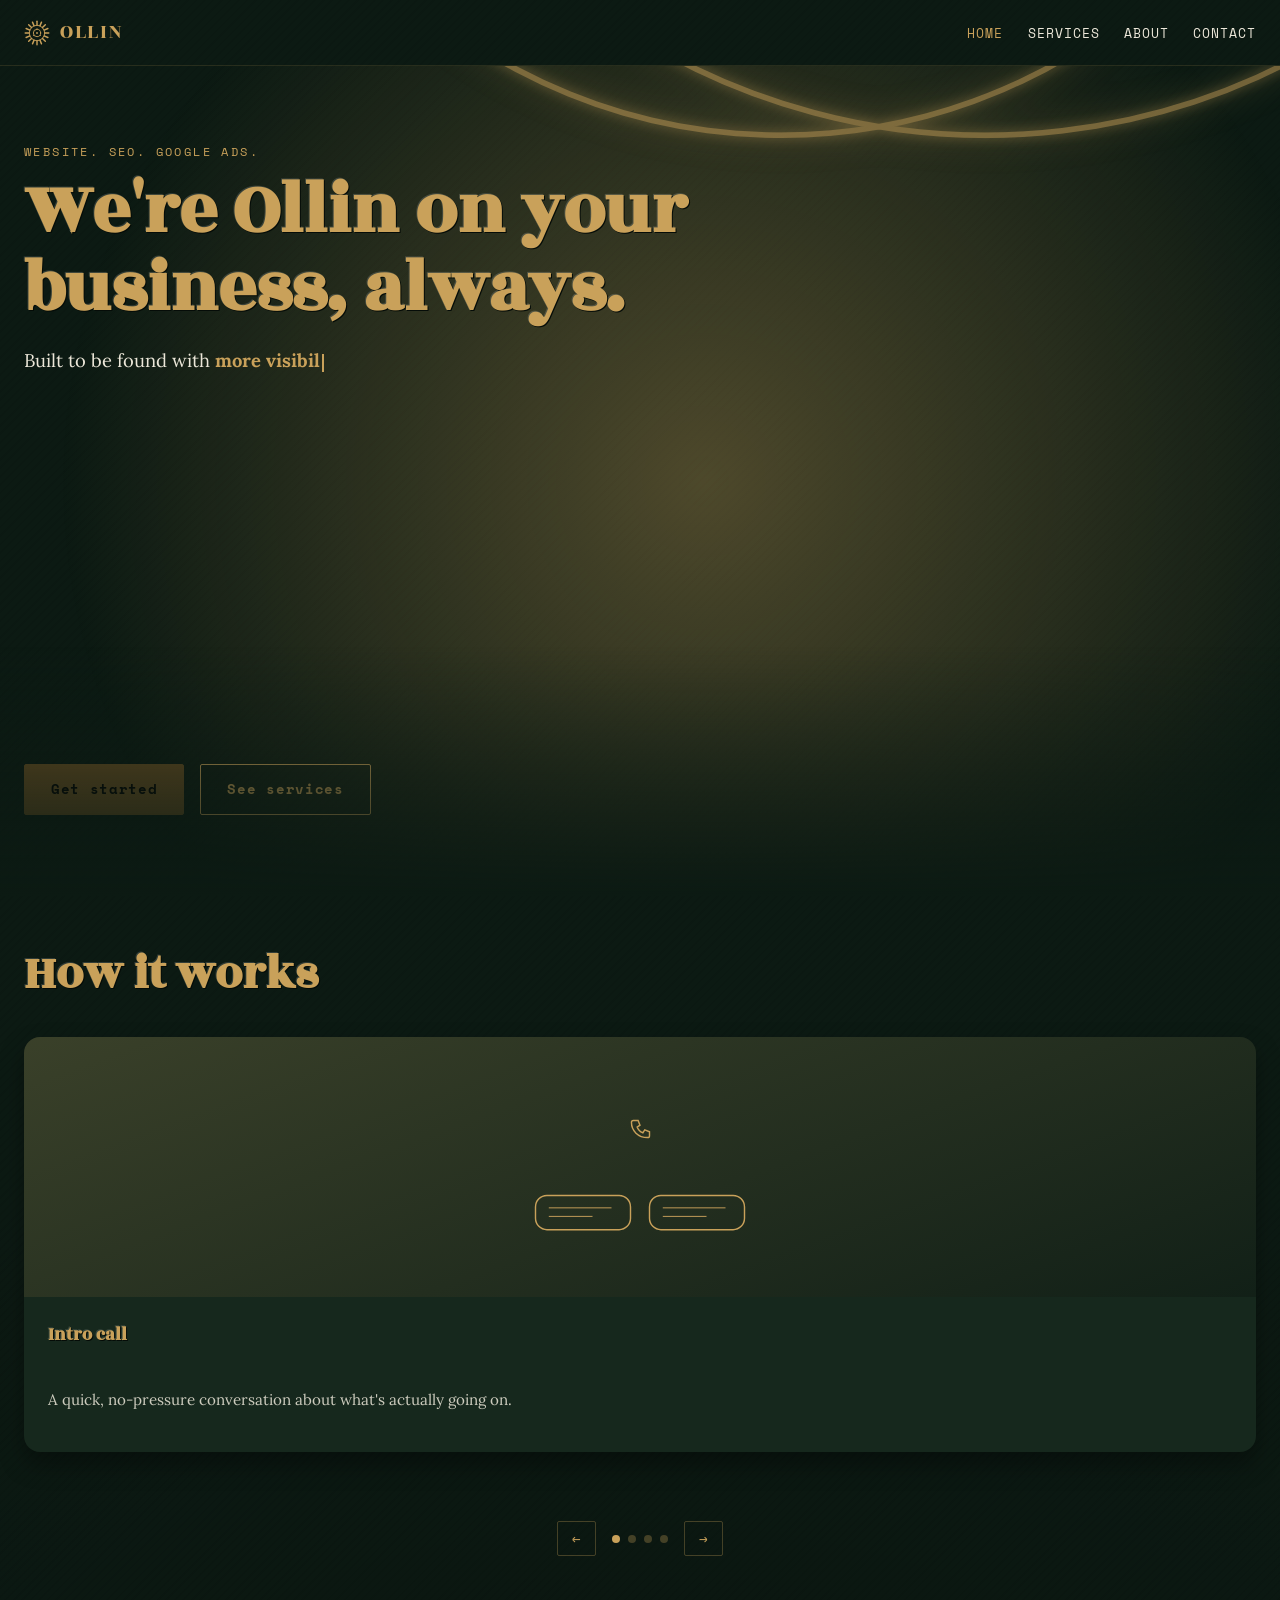
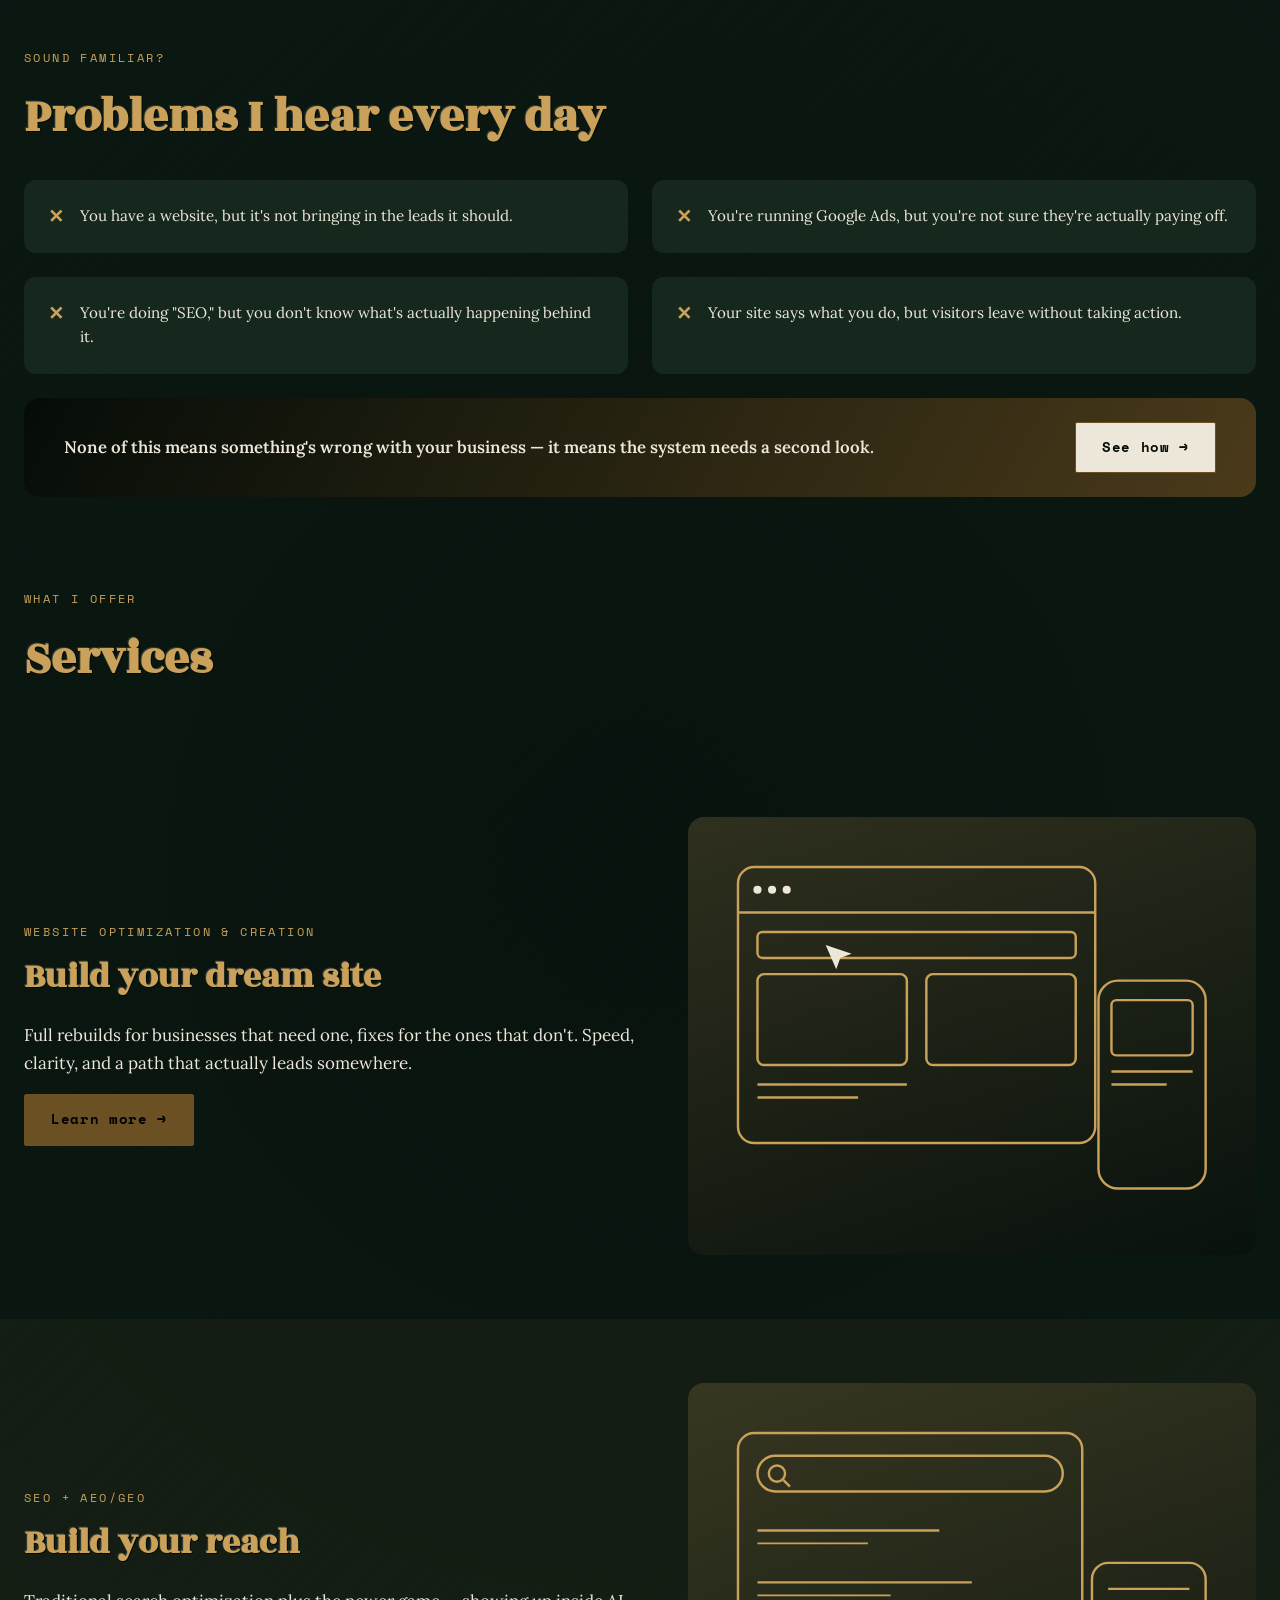
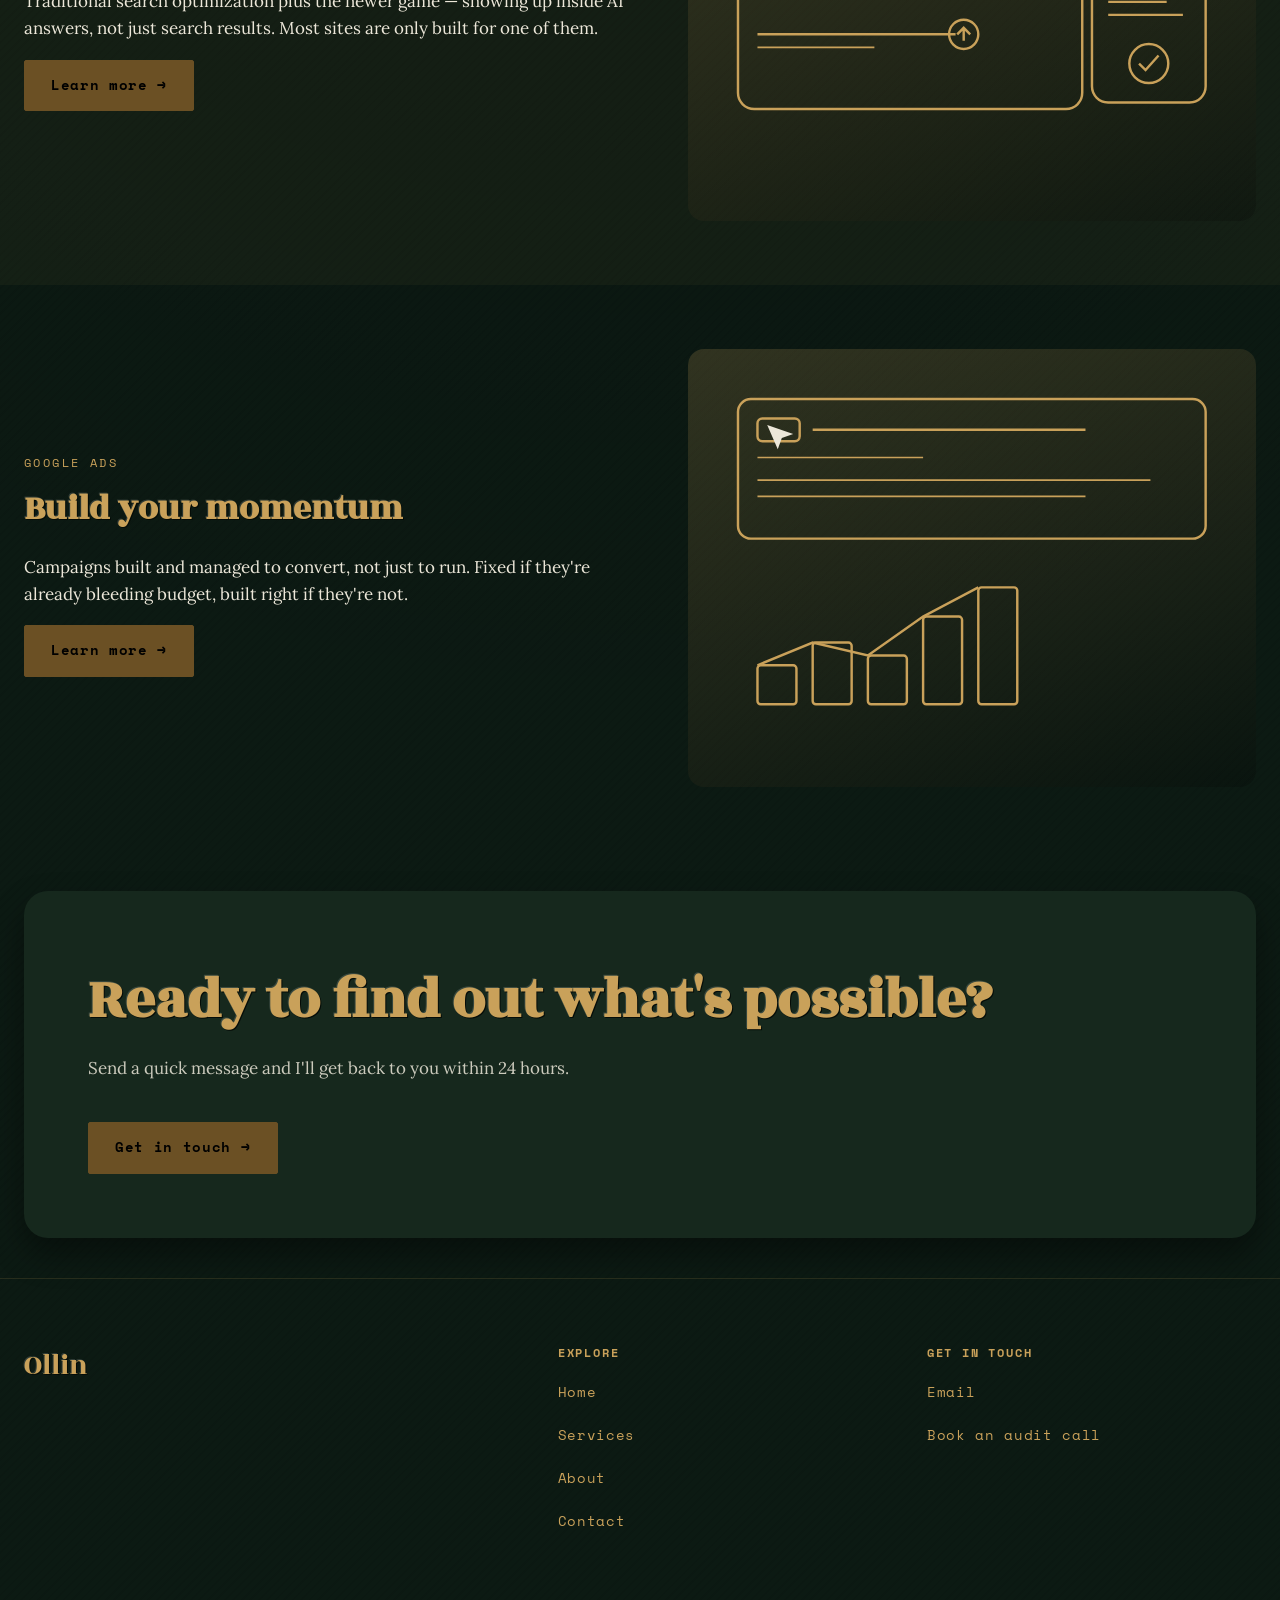
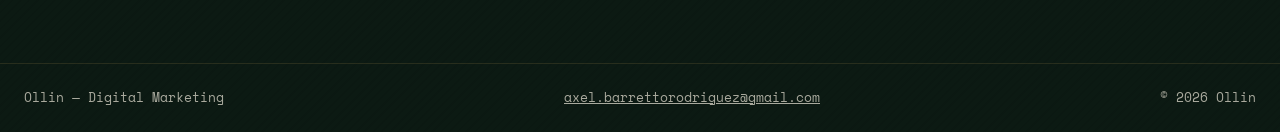
==== commit be29d55f: "Hero: new headline copy, expanded rotating word list, larger H1, CTAs repositioned to bottom" ====
--- a/index.html
+++ b/index.html
@@ -33,11 +33,13 @@
       <ellipse cx="640" cy="140" rx="260" ry="260" transform="rotate(-15 640 140)"/>
       <ellipse cx="600" cy="220" rx="220" ry="220" transform="rotate(20 600 220)"/>
     </svg>
-    <div class="container">
-      <p class="eyebrow reveal reveal-1">Website. SEO. Google Ads.</p>
-      <h1 class="reveal reveal-2">Ollin, Always.</h1>
-      <p class="hero-rotate reveal reveal-2" data-phrases="[&quot;Website Development&quot;,&quot;Google Ads&quot;,&quot;SEO&quot;]">Build your business through <span class="hero-rotate-word" id="heroRotateWord"></span><span class="hero-rotate-cursor" aria-hidden="true"></span></p>
-      <p class="reveal reveal-3">
+    <div class="container hero-content">
+      <div class="hero-top">
+        <p class="eyebrow reveal reveal-1">Website. SEO. Google Ads.</p>
+        <h1 class="reveal reveal-2">We're Ollin on your business, always.</h1>
+        <p class="hero-rotate reveal reveal-2" data-phrases="[&quot;more visibility&quot;,&quot;more clicks&quot;,&quot;more leads&quot;,&quot;higher rankings&quot;,&quot;better reach&quot;,&quot;more traffic&quot;,&quot;stronger presence&quot;,&quot;more conversions&quot;,&quot;greater authority&quot;,&quot;more calls&quot;,&quot;more bookings&quot;,&quot;wider audience&quot;,&quot;faster growth&quot;,&quot;more reviews&quot;,&quot;better retention&quot;,&quot;more followers&quot;,&quot;increased sales&quot;,&quot;more referrals&quot;]">Built to be found with <span class="hero-rotate-word" id="heroRotateWord"></span><span class="hero-rotate-cursor" aria-hidden="true"></span></p>
+      </div>
+      <p class="reveal reveal-3 hero-ctas">
         <a class="btn" href="contact.html">Get started</a>
         &nbsp;&nbsp;
         <a class="btn btn-outline" href="services.html">See services</a>
--- a/styles.css
+++ b/styles.css
@@ -149,6 +149,9 @@
 footer.site-footer a { color: rgba(236,231,217,0.7); }
 
 section.hero { padding: var(--space-5) var(--space-3); }
+.hero-content { display: flex; flex-direction: column; justify-content: space-between; min-height: 78vh; }
+.hero.bg-sun-sweep h1 { font-size: clamp(2.8rem, 7vw, 4.6rem); }
+.hero-ctas { margin-top: var(--space-4); }
 section.section { padding: var(--space-4) var(--space-3); }
 
 .hero-rotate { font-size: 1.15rem; max-width: 65ch; }
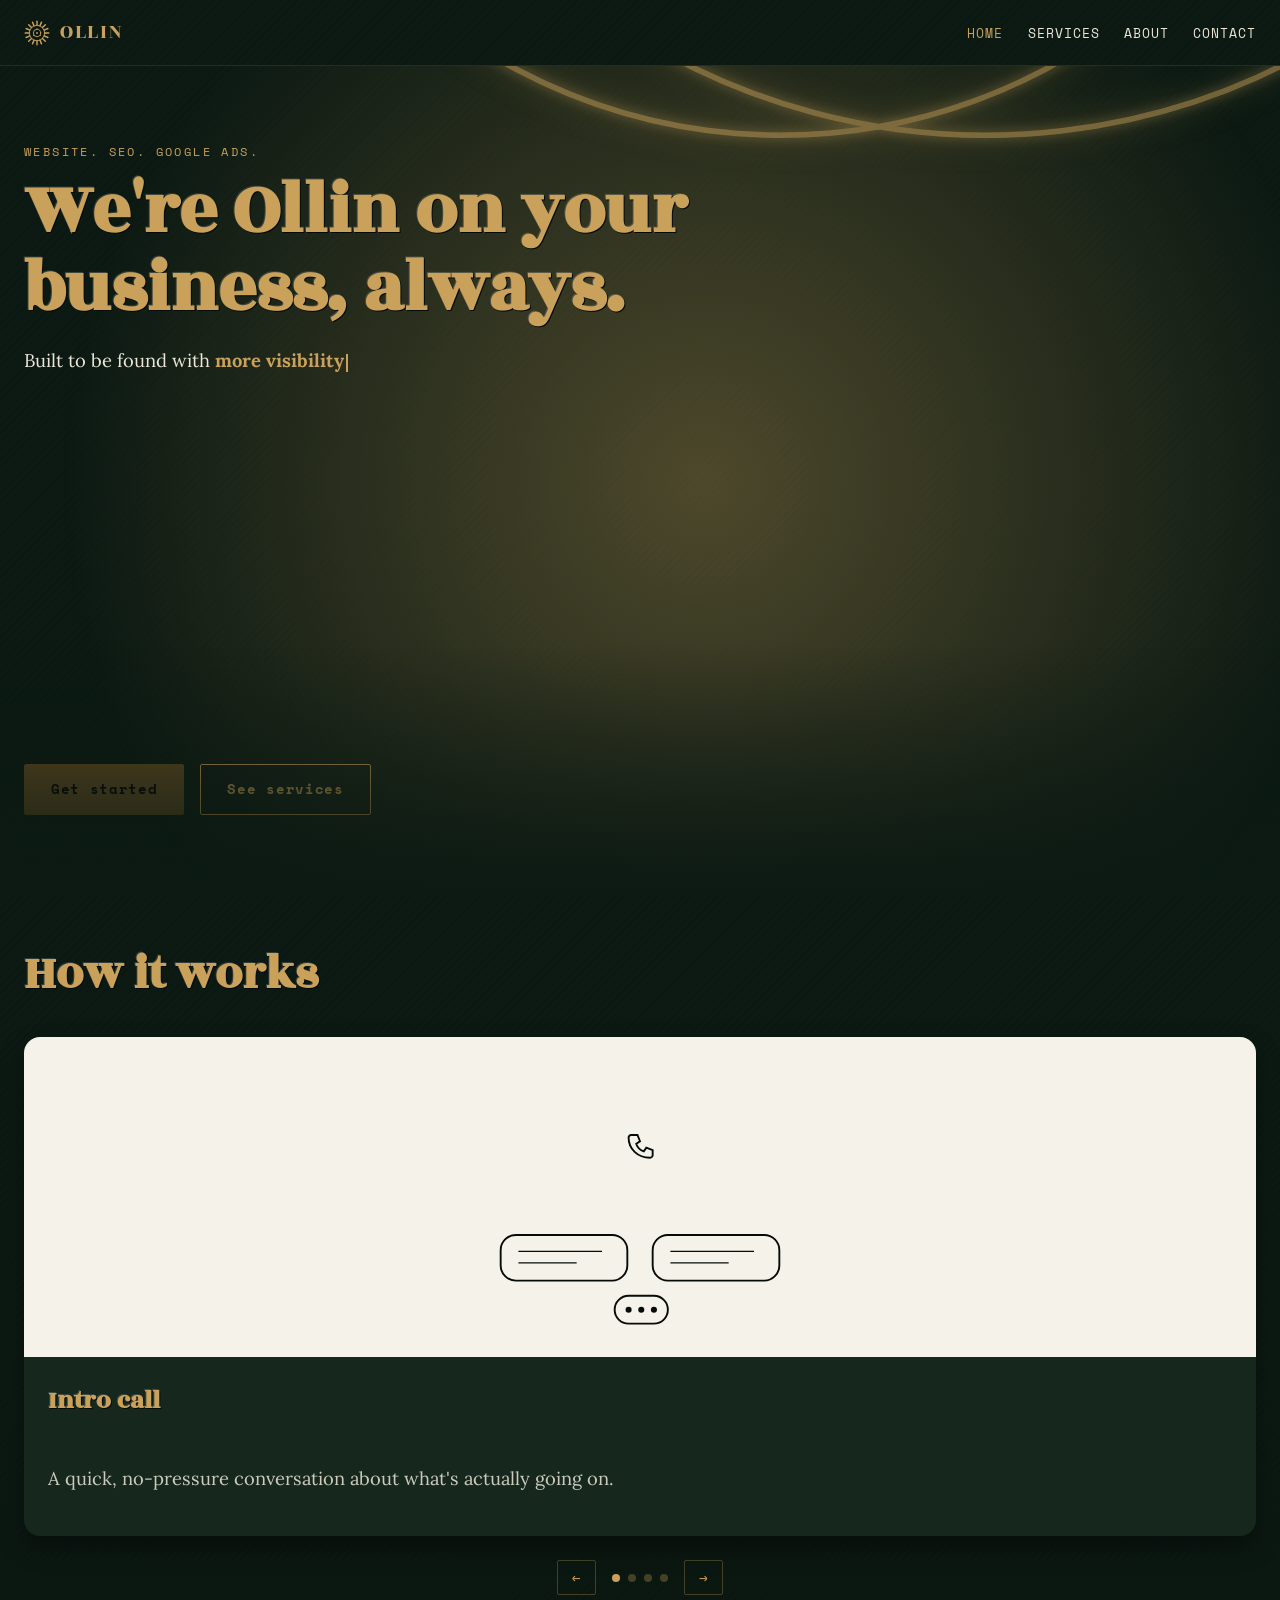
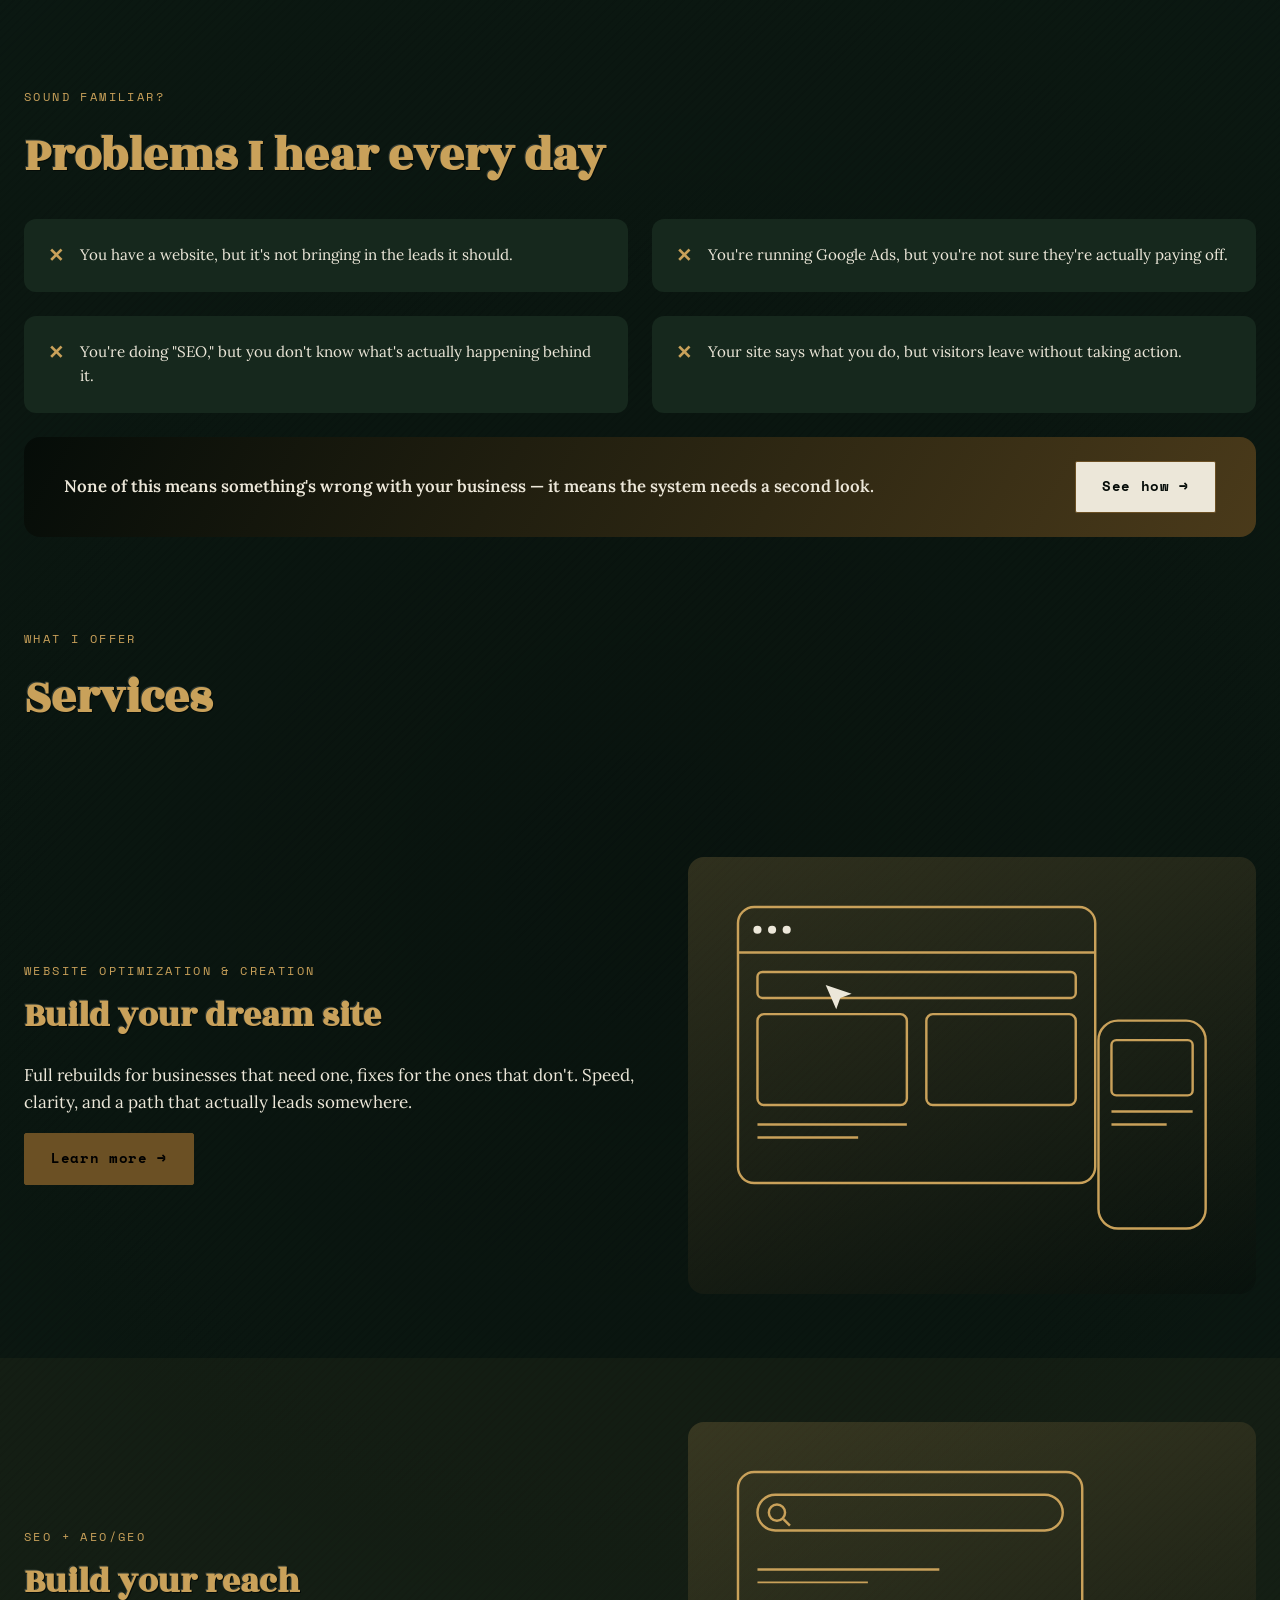
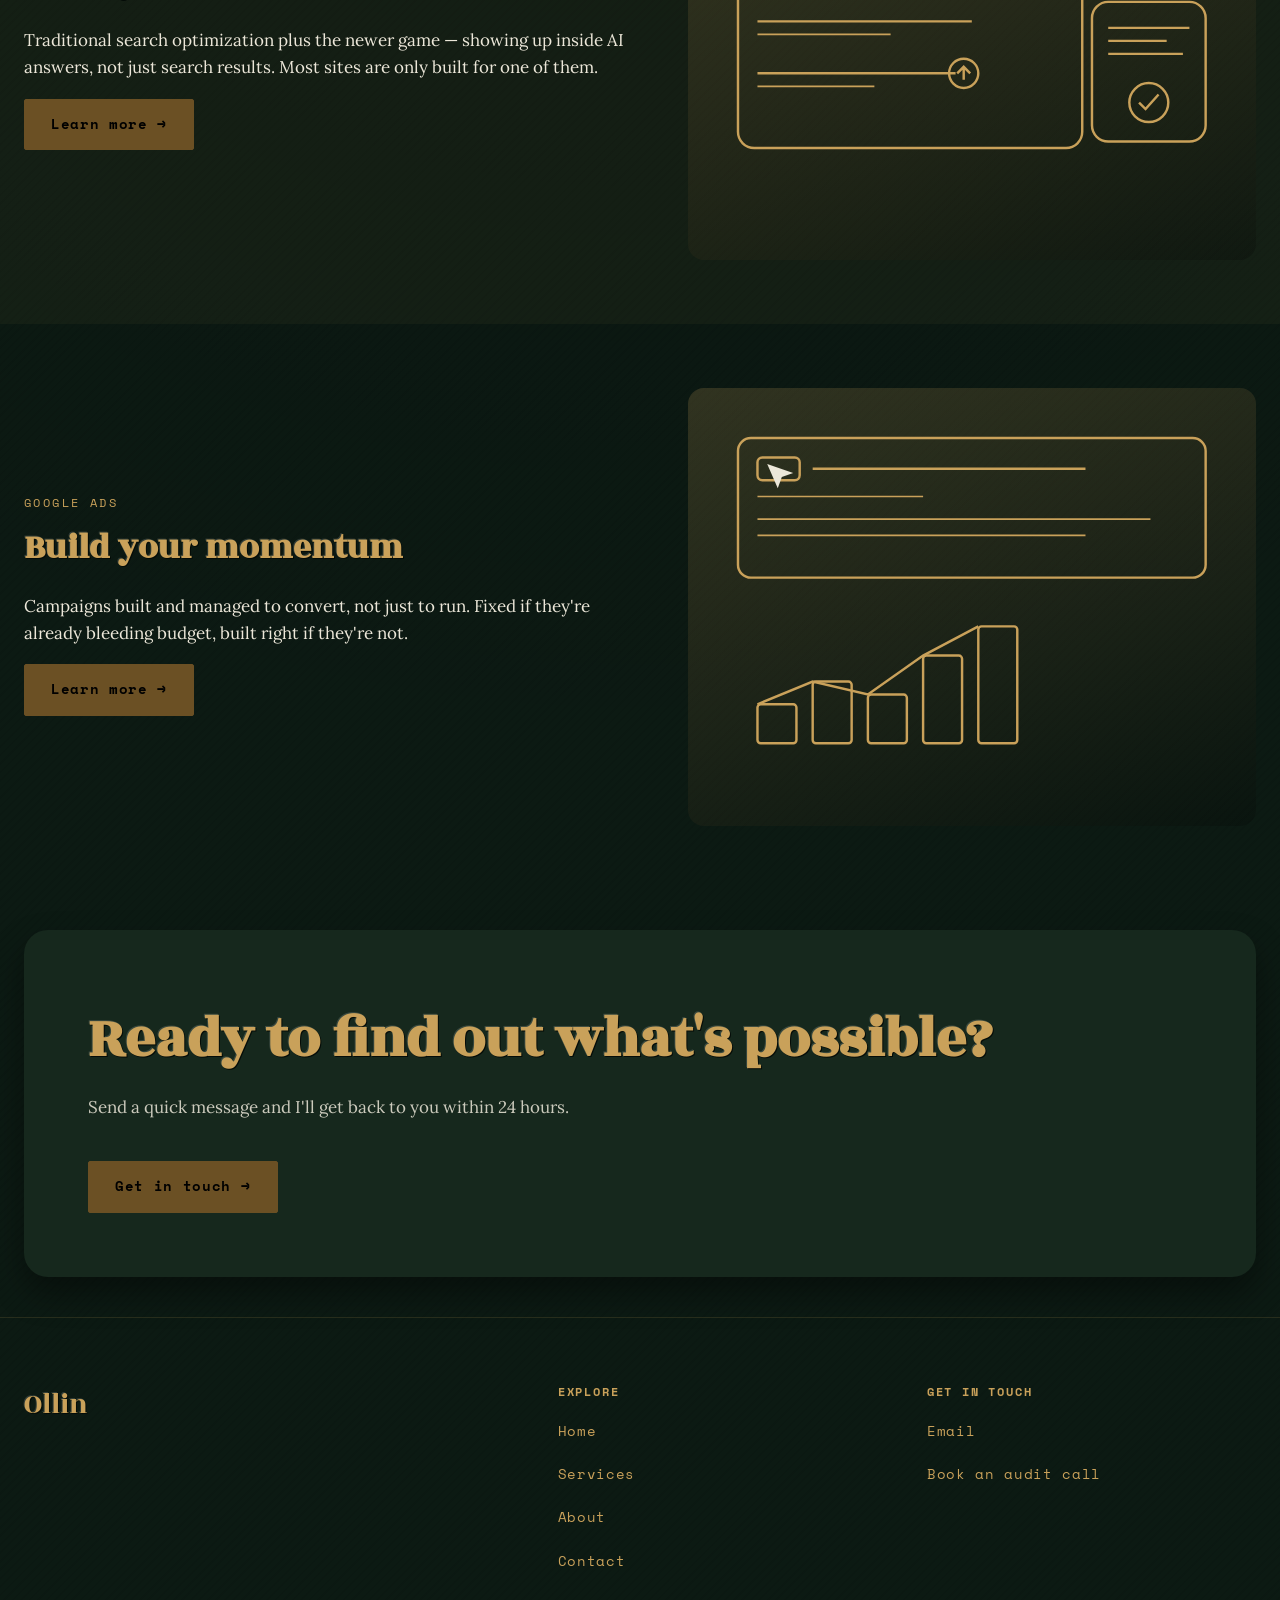
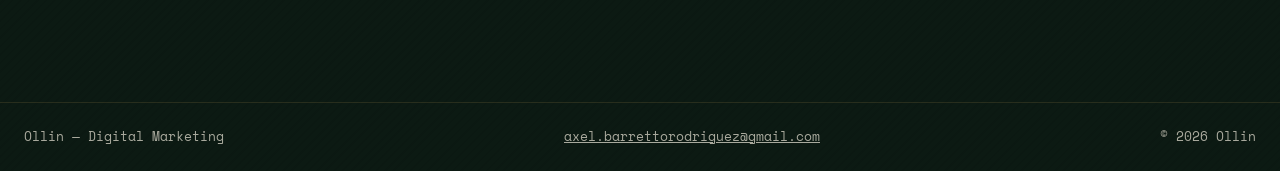
==== commit 26af2fea: "How It Works: white scene backgrounds with dark strokes, larger text, added typing dots/sparkles/pat" ====
--- a/index.html
+++ b/index.html
@@ -66,6 +66,10 @@
             <line class="build-block build-block-1" x1="64" y1="172" x2="110" y2="172" stroke-width="1"/>
             <line class="build-block build-block-2" x1="184" y1="163" x2="250" y2="163" stroke-width="1"/>
             <line class="build-block build-block-2" x1="184" y1="172" x2="230" y2="172" stroke-width="1"/>
+            <rect x="140" y="198" width="42" height="22" rx="11"/>
+            <circle class="call-dot call-dot-1" cx="151" cy="209" r="2.4" fill="currentColor" stroke="none"/>
+            <circle class="call-dot call-dot-2" cx="161" cy="209" r="2.4" fill="currentColor" stroke="none"/>
+            <circle class="call-dot call-dot-3" cx="171" cy="209" r="2.4" fill="currentColor" stroke="none"/>
           </svg>
         </div>
         <div class="process-content">
@@ -93,6 +97,10 @@
               <circle cx="0" cy="0" r="18"/>
               <line x1="13" y1="13" x2="24" y2="24"/>
             </g>
+            <path class="audit-spark audit-spark-1" d="M195 50l1.8 5.2 5.2 1.8-5.2 1.8-1.8 5.2-1.8-5.2-5.2-1.8 5.2-1.8z" fill="currentColor" stroke="none"/>
+            <path class="audit-spark audit-spark-2" d="M195 94l1.8 5.2 5.2 1.8-5.2 1.8-1.8 5.2-1.8-5.2-5.2-1.8 5.2-1.8z" fill="currentColor" stroke="none"/>
+            <path class="audit-spark audit-spark-3" d="M195 138l1.8 5.2 5.2 1.8-5.2 1.8-1.8 5.2-1.8-5.2-5.2-1.8 5.2-1.8z" fill="currentColor" stroke="none"/>
+            <path class="audit-spark audit-spark-4" d="M195 182l1.8 5.2 5.2 1.8-5.2 1.8-1.8 5.2-1.8-5.2-5.2-1.8 5.2-1.8z" fill="currentColor" stroke="none"/>
           </svg>
         </div>
         <div class="process-content">
@@ -103,13 +111,17 @@
       <div class="process-step">
         <div class="process-image process-image--build" aria-hidden="true">
           <svg class="build-scene" viewBox="0 0 320 240">
-            <path d="M50 190 C 90 190, 90 130, 140 120 S 210 70, 260 50" stroke-dasharray="6 8" fill="none"/>
+            <path class="plan-path" d="M50 190 C 90 190, 90 130, 140 120 S 210 70, 260 50" stroke-dasharray="6 8" fill="none" pathLength="100"/>
             <circle class="build-block build-block-1" cx="50" cy="190" r="7"/>
             <circle class="build-block build-block-2" cx="150" cy="118" r="7"/>
             <circle class="build-block build-block-3" cx="260" cy="50" r="7"/>
             <g class="plan-marker">
               <circle cx="0" cy="0" r="10"/>
               <circle cx="0" cy="0" r="3" fill="currentColor" stroke="none"/>
+            </g>
+            <g class="plan-flag" transform="translate(260,50)">
+              <line x1="0" y1="0" x2="0" y2="-20" stroke-width="2"/>
+              <path d="M0-20l14 5-14 5z" fill="currentColor" stroke="none"/>
             </g>
           </svg>
         </div>
@@ -137,6 +149,7 @@
               <rect class="build-block build-block-4" x="0" y="20" width="14" height="40" rx="2"/>
               <rect class="build-block build-block-4" x="20" y="0" width="14" height="60" rx="2"/>
             </g>
+            <path class="report-plane" d="M0 0l22-8-8 8 8 8z" fill="currentColor" stroke="none"/>
           </svg>
         </div>
         <div class="process-content">
--- a/styles.css
+++ b/styles.css
@@ -235,12 +235,15 @@
    photo, Canva export, etc.) can drop in later without restructuring
    anything else. */
 .process-image {
-  height: 260px;
-  background: linear-gradient(160deg, rgba(201,161,90,0.2), rgba(0,0,0,0.2));
+  height: 320px;
+  background-color: #f5f2ea;
   display: flex;
   align-items: center;
   justify-content: center;
 }
+.process-image--build .build-scene { stroke: var(--color-ink); }
+.process-image--build .build-scene circle[fill="currentColor"],
+.process-image--build .build-scene path[fill="currentColor"] { fill: var(--color-ink); }
 .process-content {
   display: flex;
   flex-direction: column;
@@ -298,9 +301,9 @@
   fill: none;
   stroke-width: 1.2;
 }
-.process-image--build { padding: var(--space-2); }
-.process-step h3 { font-size: 1.1rem; }
-.process-step p { font-size: 0.95rem; color: rgba(236,231,217,0.85); }
+.process-image--build { padding: var(--space-1); }
+.process-step h3 { font-size: 1.6rem; }
+.process-step p { font-size: 1.15rem; color: rgba(236,231,217,0.85); }
 
 /* Small looping animations on the Services icons — transform/opacity only,
    disabled entirely for reduced-motion users. */
@@ -439,6 +442,16 @@
   0% { transform: scale(0.6); opacity: 0.8; }
   100% { transform: scale(1.7); opacity: 0; }
 }
+.call-dot { transform-origin: center; }
+@media (prefers-reduced-motion: no-preference) {
+  .call-dot-1 { animation: call-dot-bounce 1.2s ease-in-out infinite; }
+  .call-dot-2 { animation: call-dot-bounce 1.2s ease-in-out infinite; animation-delay: 0.15s; }
+  .call-dot-3 { animation: call-dot-bounce 1.2s ease-in-out infinite; animation-delay: 0.3s; }
+}
+@keyframes call-dot-bounce {
+  0%, 60%, 100% { transform: translateY(0); opacity: 0.5; }
+  30% { transform: translateY(-4px); opacity: 1; }
+}
 
 /* The audit: magnifying glass scans down past each checklist row */
 .audit-glass { transform: translate(255px, 55px); transform-origin: 0 0; stroke-width: 2; }
@@ -452,6 +465,18 @@
   75%, 87%  { transform: translate(255px, 187px); }
   100%      { transform: translate(255px, 55px); }
 }
+.audit-spark { opacity: 0; transform-origin: center; }
+@media (prefers-reduced-motion: no-preference) {
+  .audit-spark-1 { animation: audit-spark-pop 6s ease-in-out infinite; animation-delay: 0.6s; }
+  .audit-spark-2 { animation: audit-spark-pop 6s ease-in-out infinite; animation-delay: 2.1s; }
+  .audit-spark-3 { animation: audit-spark-pop 6s ease-in-out infinite; animation-delay: 3.6s; }
+  .audit-spark-4 { animation: audit-spark-pop 6s ease-in-out infinite; animation-delay: 5.1s; }
+}
+@keyframes audit-spark-pop {
+  0%, 90%, 100% { opacity: 0; transform: scale(0.4) rotate(0deg); }
+  8% { opacity: 1; transform: scale(1.2) rotate(20deg); }
+  18% { opacity: 0; transform: scale(0.8) rotate(40deg); }
+}
 
 /* The plan: a marker travels along the dashed route between waypoints */
 .plan-marker { transform: translate(50px, 190px); transform-origin: 0 0; }
@@ -464,6 +489,20 @@
   85%, 95% { transform: translate(260px, 50px); }
   100%     { transform: translate(50px, 190px); }
 }
+.plan-path { stroke-dasharray: 100; stroke-dashoffset: 100; }
+@media (prefers-reduced-motion: no-preference) {
+  .plan-path { animation: plan-path-draw 5s ease-in-out infinite; }
+  .plan-flag { animation: plan-flag-bounce 1.4s ease-in-out infinite; animation-delay: 3.5s; }
+}
+@keyframes plan-path-draw {
+  0%, 10% { stroke-dashoffset: 100; }
+  85%, 100% { stroke-dashoffset: 0; }
+}
+.plan-flag { transform-origin: 260px 50px; }
+@keyframes plan-flag-bounce {
+  0%, 100% { transform: translate(260px, 50px) scale(1); }
+  50% { transform: translate(260px, 46px) scale(1.08); }
+}
 
 /* Execution & reporting: progress bar fills on a loop */
 .report-progress { transform-origin: left; }
@@ -473,6 +512,17 @@
 @keyframes report-progress-fill {
   0%, 100% { transform: scaleX(0.05); }
   60% { transform: scaleX(1); }
+}
+.report-plane { transform: translate(48px, 174px) rotate(0deg); transform-origin: 0 0; }
+@media (prefers-reduced-motion: no-preference) {
+  .report-plane { animation: report-plane-fly 4s ease-in-out infinite; }
+}
+@keyframes report-plane-fly {
+  0%   { transform: translate(48px, 174px) rotate(0deg); opacity: 0; }
+  15%  { opacity: 1; }
+  70%  { transform: translate(210px, 100px) rotate(-25deg); opacity: 1; }
+  85%  { opacity: 0; }
+  100% { transform: translate(48px, 174px) rotate(0deg); opacity: 0; }
 }
 
 @media (max-width: 768px) {
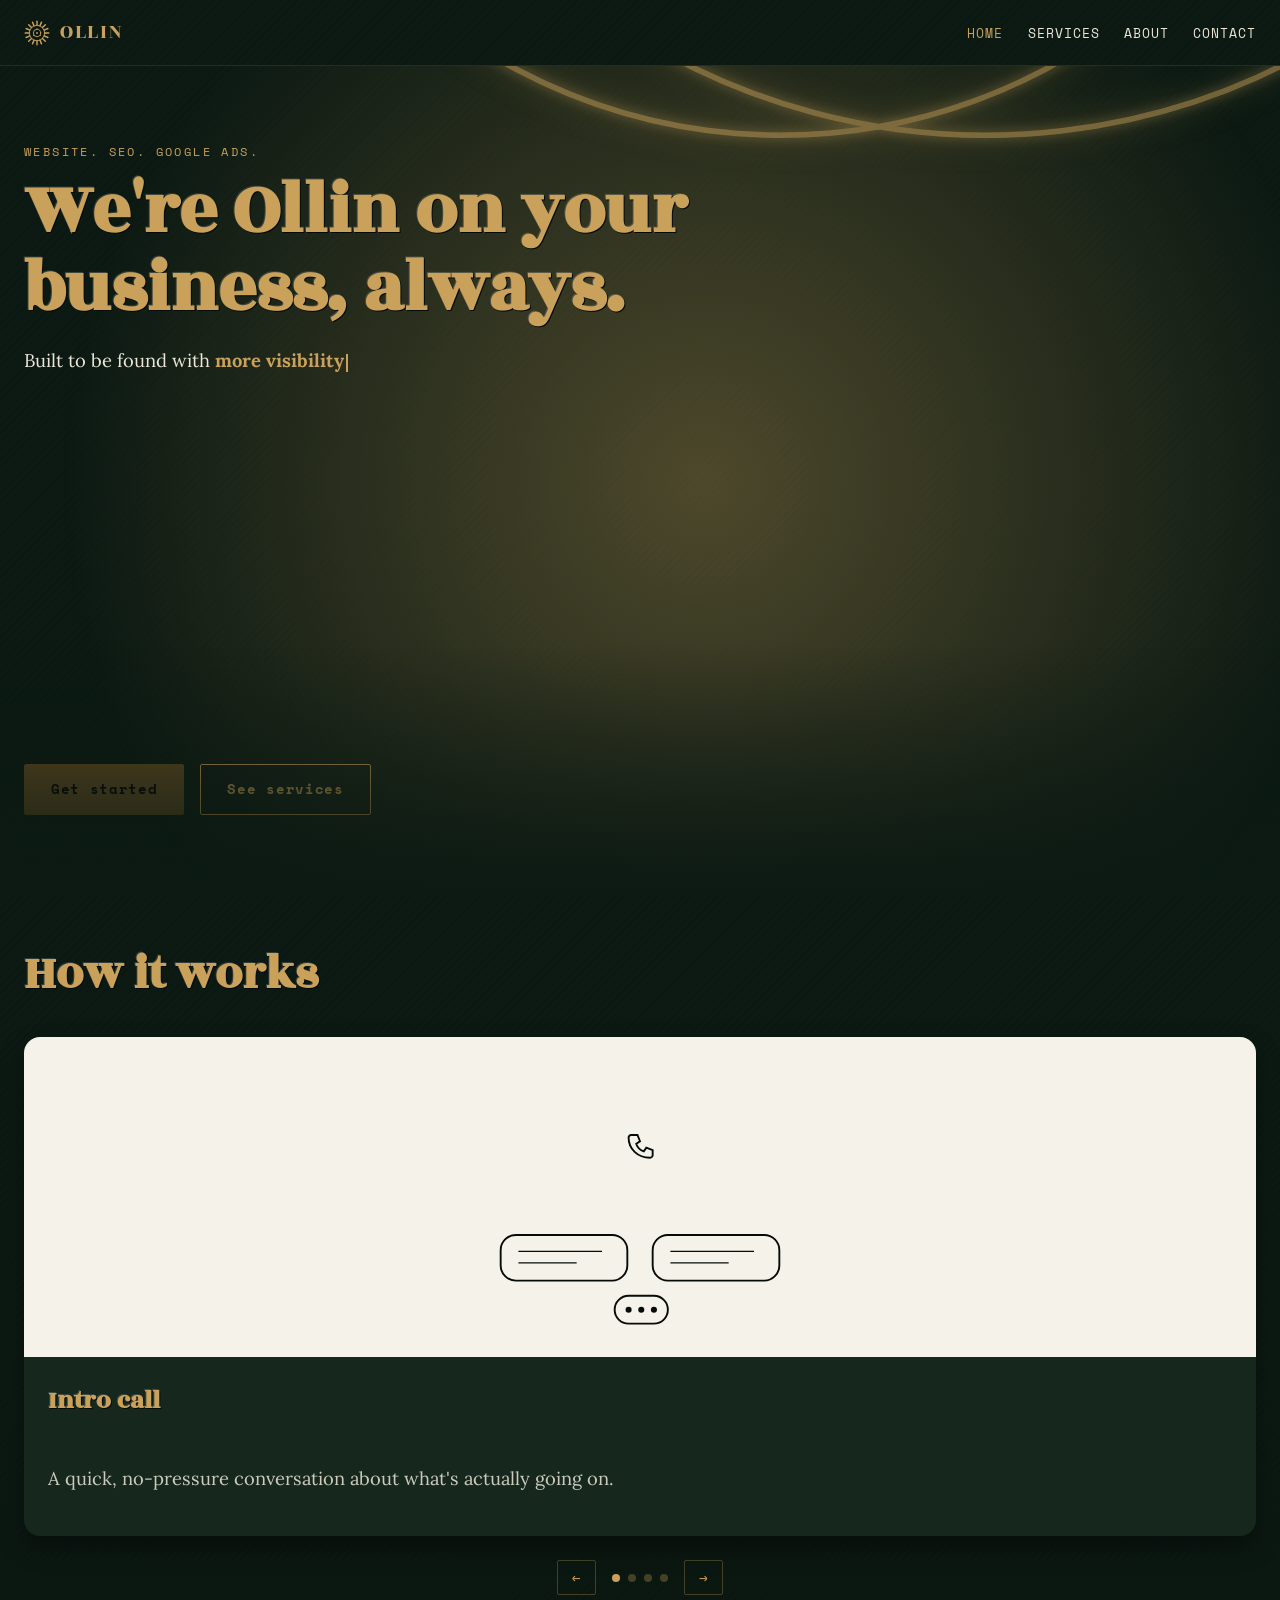
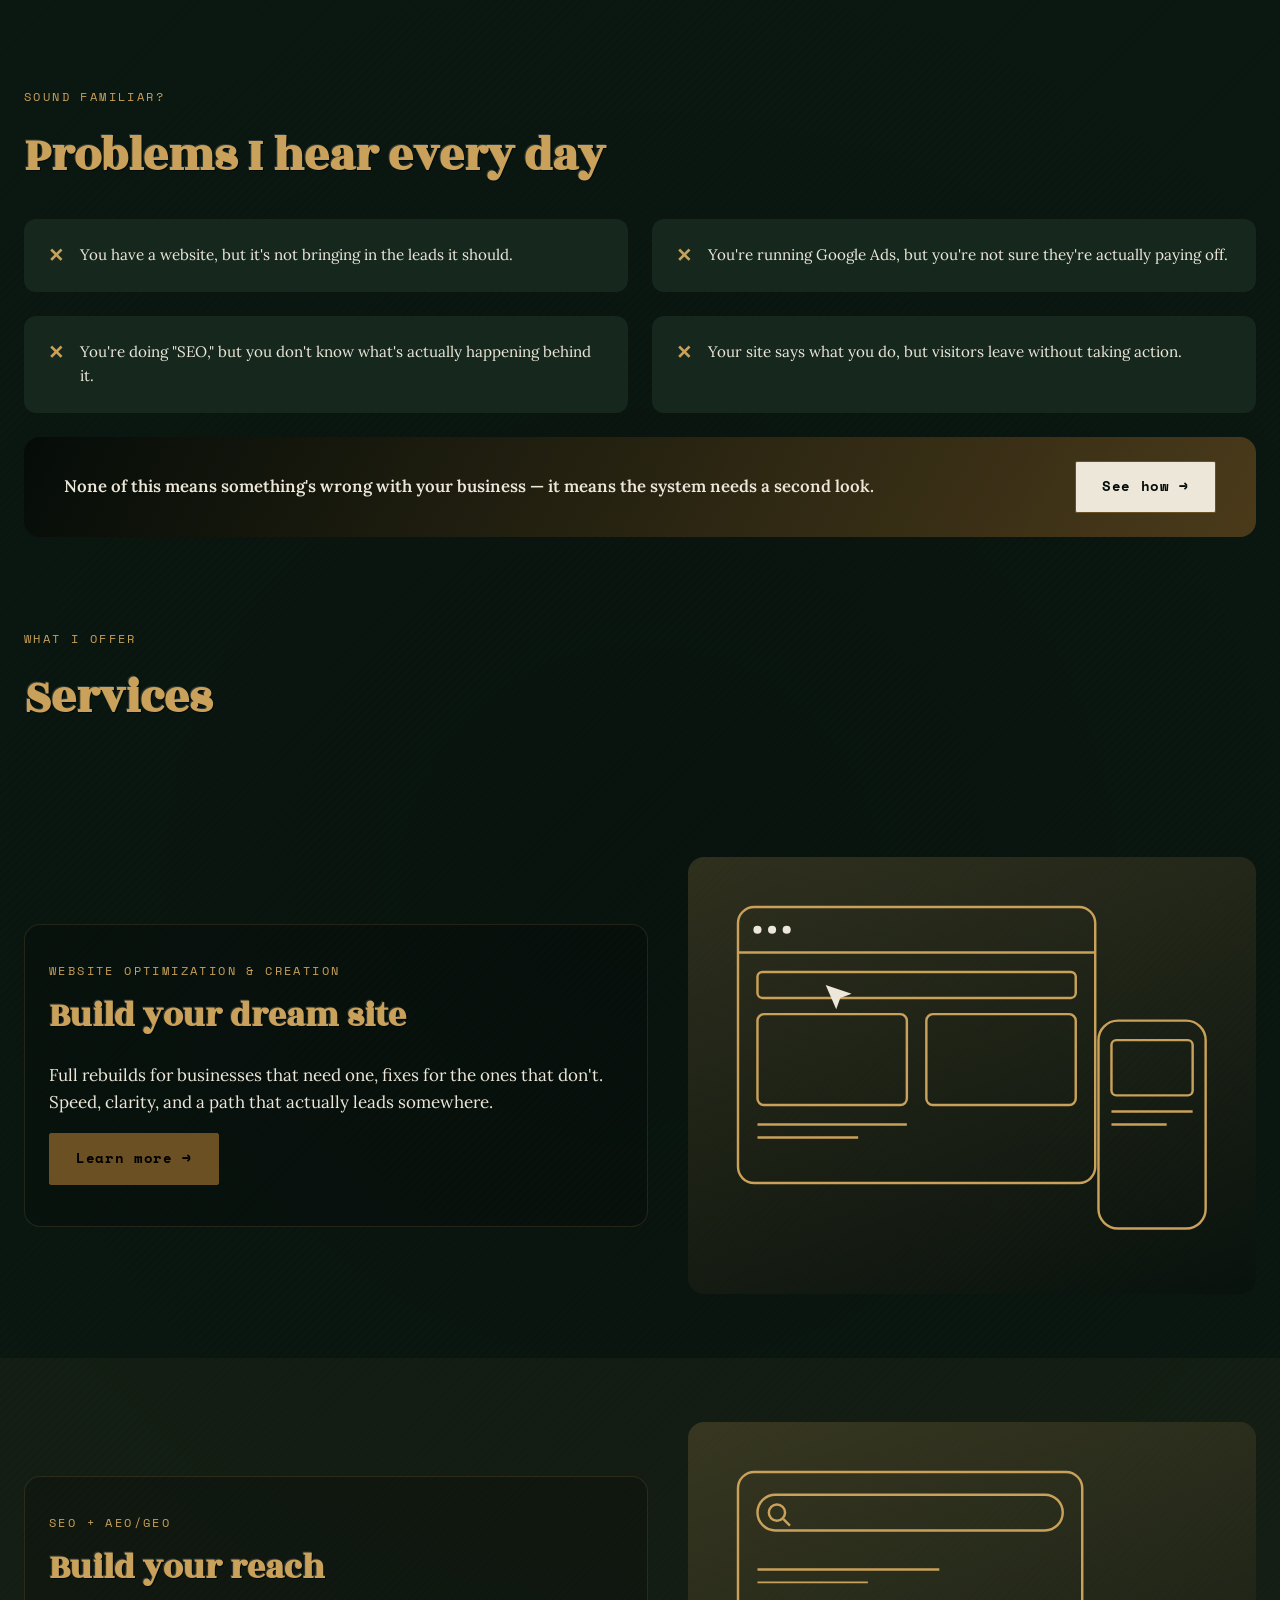
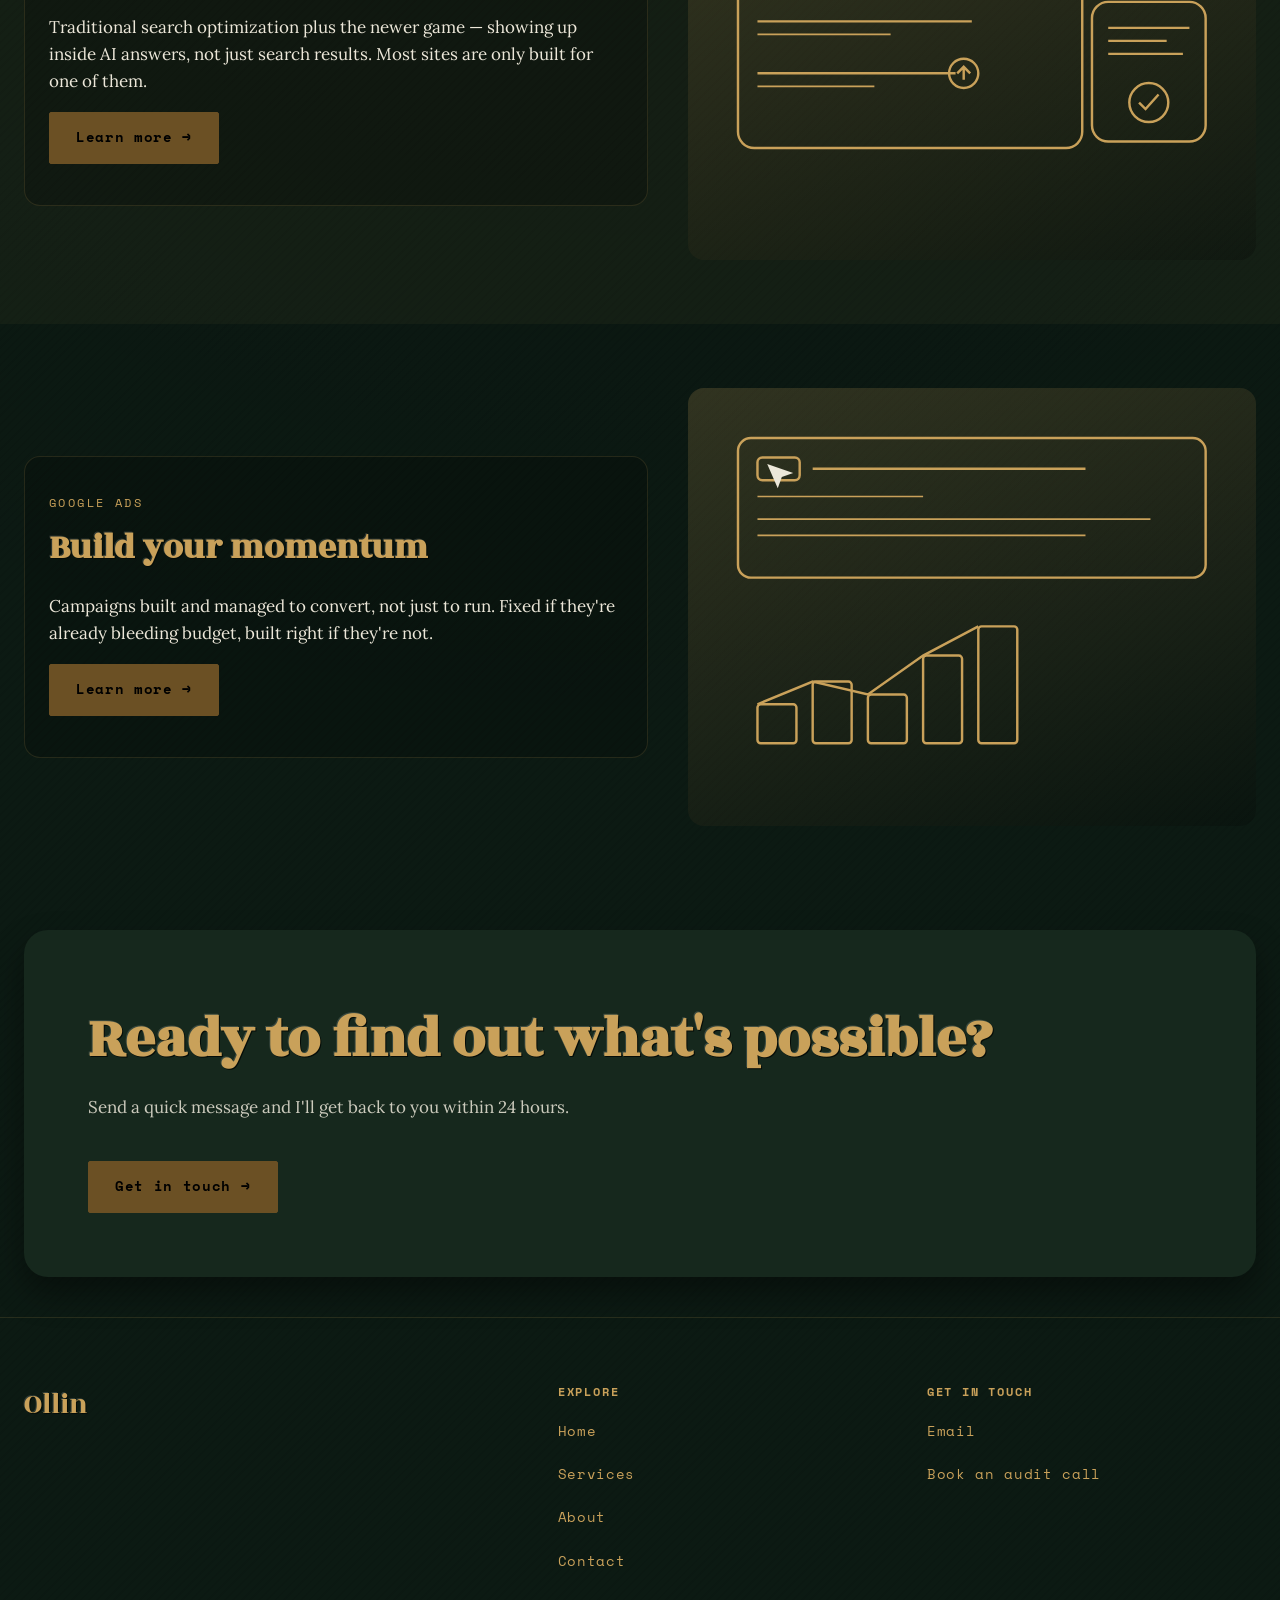
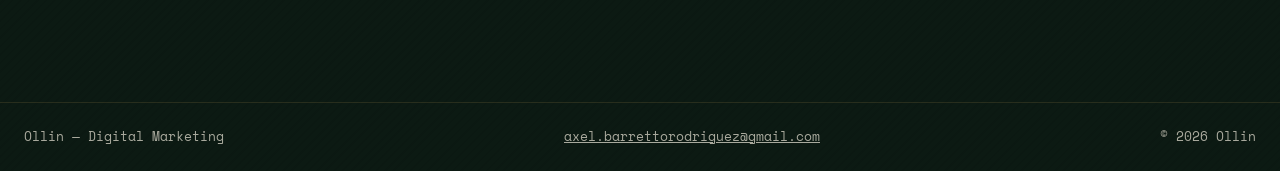
==== commit 1f90e638: "Add 3 dedicated service pages, link home service eyebrows/CTAs to them, add text mini-box, hover-pop" ====
--- a/index.html
+++ b/index.html
@@ -195,11 +195,11 @@
   <section class="service-block">
     <div class="container">
       <div class="service-block-grid">
-        <div class="service-block-text">
-          <p class="eyebrow">Website Optimization &amp; Creation</p>
+        <div class="service-block-text service-block-textbox">
+          <p class="eyebrow"><a href="service-website.html">Website Optimization &amp; Creation</a></p>
           <h2>Build your dream site</h2>
           <p>Full rebuilds for businesses that need one, fixes for the ones that don't. Speed, clarity, and a path that actually leads somewhere.</p>
-          <p><a class="btn" href="services.html">Learn more →</a></p>
+          <p><a class="btn" href="service-website.html">Learn more →</a></p>
         </div>
         <div class="service-block-image service-block-image--build" aria-hidden="true">
           <svg class="build-scene" viewBox="0 0 320 240">
@@ -227,11 +227,11 @@
   <section class="service-block service-block--shade">
     <div class="container">
       <div class="service-block-grid">
-        <div class="service-block-text">
-          <p class="eyebrow">SEO + AEO/GEO</p>
+        <div class="service-block-text service-block-textbox">
+          <p class="eyebrow"><a href="service-seo.html">SEO + AEO/GEO</a></p>
           <h2>Build your reach</h2>
           <p>Traditional search optimization plus the newer game — showing up inside AI answers, not just search results. Most sites are only built for one of them.</p>
-          <p><a class="btn" href="services.html">Learn more →</a></p>
+          <p><a class="btn" href="service-seo.html">Learn more →</a></p>
         </div>
         <div class="service-block-image service-block-image--build" aria-hidden="true">
           <svg class="build-scene" viewBox="0 0 320 240">
@@ -266,11 +266,11 @@
   <section class="service-block">
     <div class="container">
       <div class="service-block-grid">
-        <div class="service-block-text">
-          <p class="eyebrow">Google Ads</p>
+        <div class="service-block-text service-block-textbox">
+          <p class="eyebrow"><a href="service-ads.html">Google Ads</a></p>
           <h2>Build your momentum</h2>
           <p>Campaigns built and managed to convert, not just to run. Fixed if they're already bleeding budget, built right if they're not.</p>
-          <p><a class="btn" href="services.html">Learn more →</a></p>
+          <p><a class="btn" href="service-ads.html">Learn more →</a></p>
         </div>
         <div class="service-block-image service-block-image--build" aria-hidden="true">
           <svg class="build-scene" viewBox="0 0 320 240">
--- a/styles.css
+++ b/styles.css
@@ -59,6 +59,13 @@
 }
 
 a { color: var(--color-gold); }
+.eyebrow a {
+  color: inherit;
+  text-decoration: none;
+  border-bottom: 1px solid transparent;
+  transition: border-color 0.2s ease;
+}
+.eyebrow a:hover { border-color: currentColor; }
 a:focus-visible, button:focus-visible, input:focus-visible, textarea:focus-visible {
   outline: 2px solid var(--color-gold);
   outline-offset: 2px;
@@ -349,6 +356,18 @@
   display: flex;
   align-items: center;
   justify-content: center;
+  transition: transform 0.25s ease, box-shadow 0.25s ease;
+}
+.service-block-image:hover {
+  transform: translateY(-6px) scale(1.015);
+  box-shadow: 0 20px 36px rgba(0,0,0,0.45);
+}
+
+.service-block-textbox {
+  background-color: rgba(0,0,0,0.18);
+  border: 1px solid rgba(201,161,90,0.15);
+  border-radius: 16px;
+  padding: var(--space-3);
 }
 
 /* Bigger animated "building a website" scene — fills the whole card
@@ -412,11 +431,11 @@
 .ads-cursor { transform: translate(34px, 32px); transform-origin: 0 0; }
 @media (prefers-reduced-motion: no-preference) {
   .ads-cursor { animation: build-cursor-tap-simple 3s ease-in-out infinite; }
-  .ads-bar-1 { animation: ads-bar-grow 3s ease-in-out infinite; }
-  .ads-bar-2 { animation: ads-bar-grow 3s ease-in-out infinite; animation-delay: 0.15s; }
-  .ads-bar-3 { animation: ads-bar-grow 3s ease-in-out infinite; animation-delay: 0.3s; }
-  .ads-bar-4 { animation: ads-bar-grow 3s ease-in-out infinite; animation-delay: 0.45s; }
-  .ads-bar-5 { animation: ads-bar-grow 3s ease-in-out infinite; animation-delay: 0.6s; }
+  .ads-bar-1 { animation: ads-bar-grow 8s ease-in-out infinite; }
+  .ads-bar-2 { animation: ads-bar-grow 8s ease-in-out infinite; animation-delay: 0.15s; }
+  .ads-bar-3 { animation: ads-bar-grow 8s ease-in-out infinite; animation-delay: 0.3s; }
+  .ads-bar-4 { animation: ads-bar-grow 8s ease-in-out infinite; animation-delay: 0.45s; }
+  .ads-bar-5 { animation: ads-bar-grow 8s ease-in-out infinite; animation-delay: 0.6s; }
   .ads-trend { animation: build-fade 3s ease-in-out infinite; animation-delay: 0.3s; }
 }
 @keyframes build-cursor-tap-simple {
@@ -426,7 +445,7 @@
 .ads-bar { transform-origin: bottom; }
 @keyframes ads-bar-grow {
   0%, 100% { transform: scaleY(0.35); }
-  50% { transform: scaleY(1); }
+  35%, 75% { transform: scaleY(1); }
 }
 
 /* How It Works scenes */
@@ -549,8 +568,10 @@
 .problem-card:hover {
   transform: translateY(-4px) scale(1.02);
   box-shadow: 0 14px 28px rgba(0,0,0,0.4);
-  background-color: #8a6636;
-}
+  background-color: #f5f2ea;
+}
+.problem-card:hover p { color: var(--color-ink); }
+.problem-card:hover .problem-x { color: var(--color-ink); }
 .problem-x {
   color: var(--color-gold);
   font-size: 1.2rem;
@@ -558,10 +579,10 @@
   line-height: 1.3;
   flex-shrink: 0;
   display: inline-block;
-  transition: transform 0.2s ease;
+  transition: transform 0.2s ease, color 0.2s ease;
 }
 .problem-card:hover .problem-x { transform: scale(1.3) rotate(90deg); }
-.problem-card p { margin: 0; font-size: 0.95rem; }
+.problem-card p { margin: 0; font-size: 0.95rem; transition: color 0.2s ease; }
 
 .problem-banner {
   margin-top: var(--space-3);
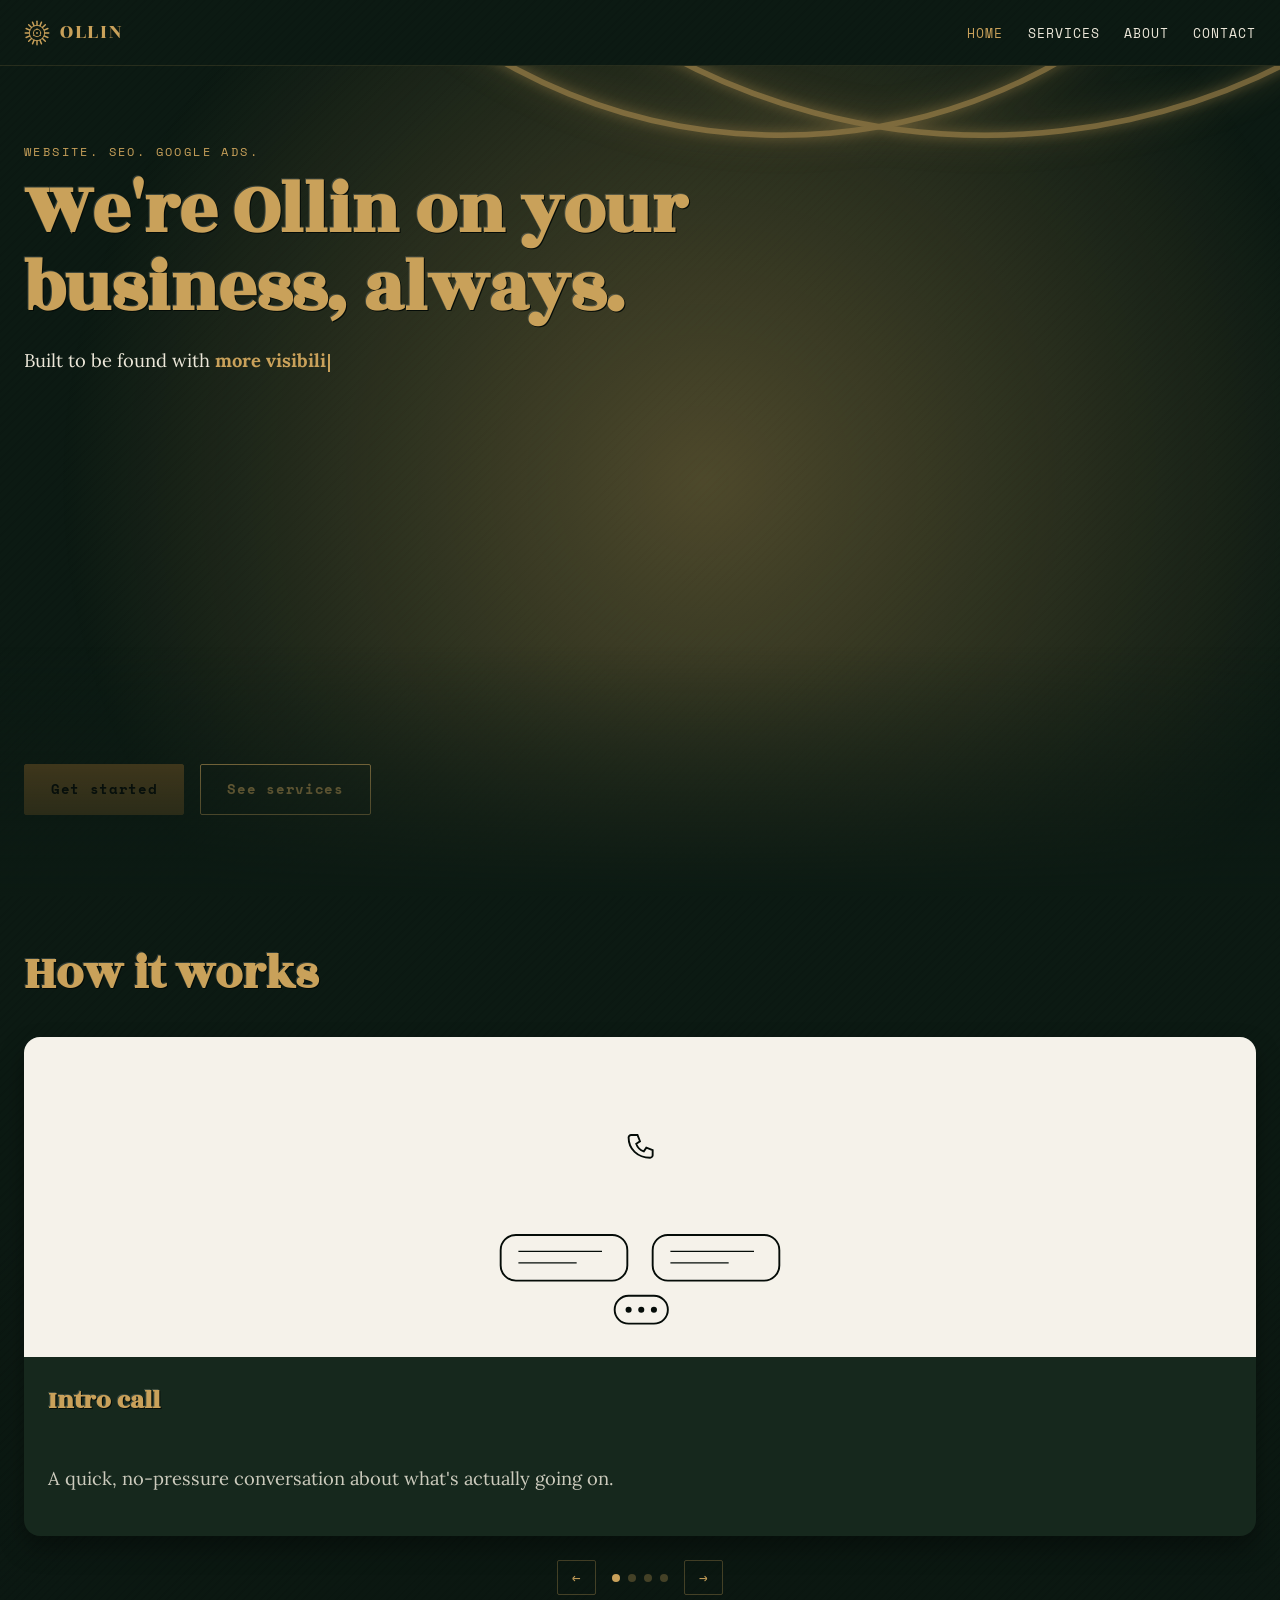
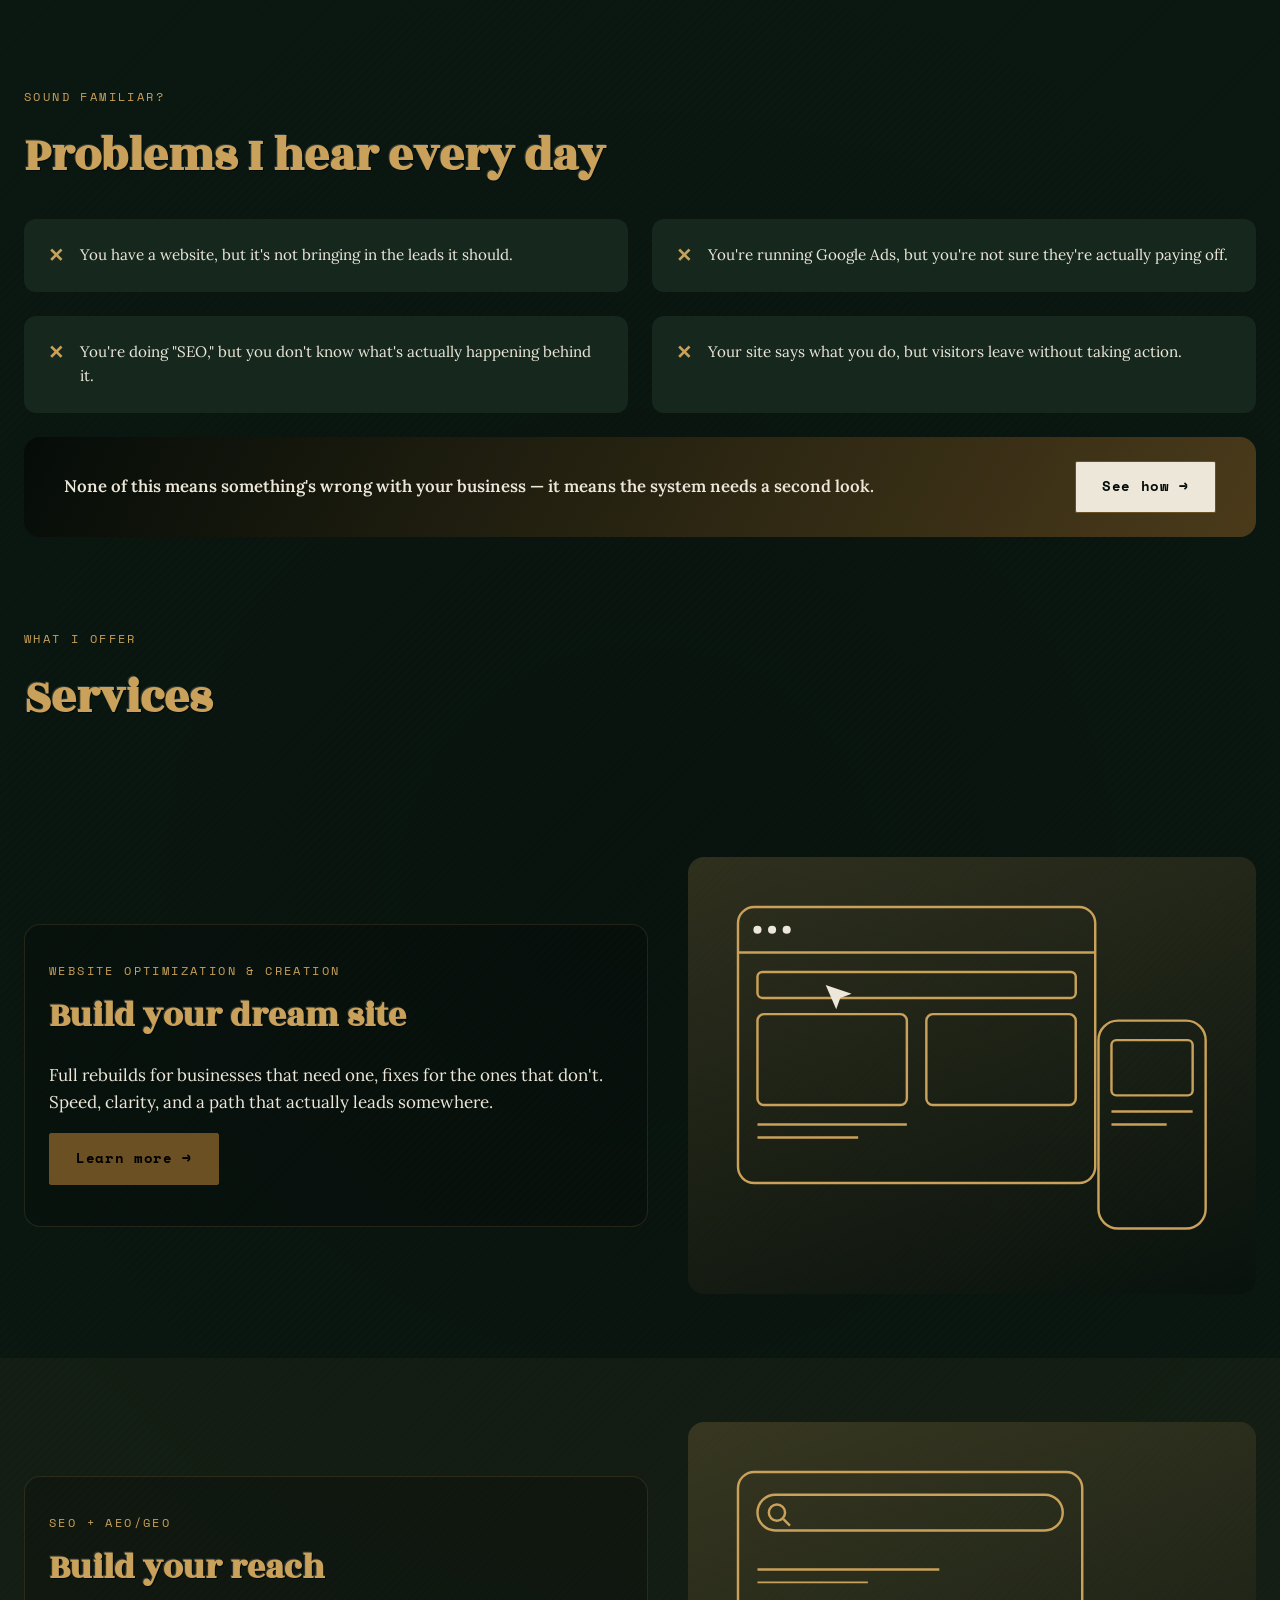
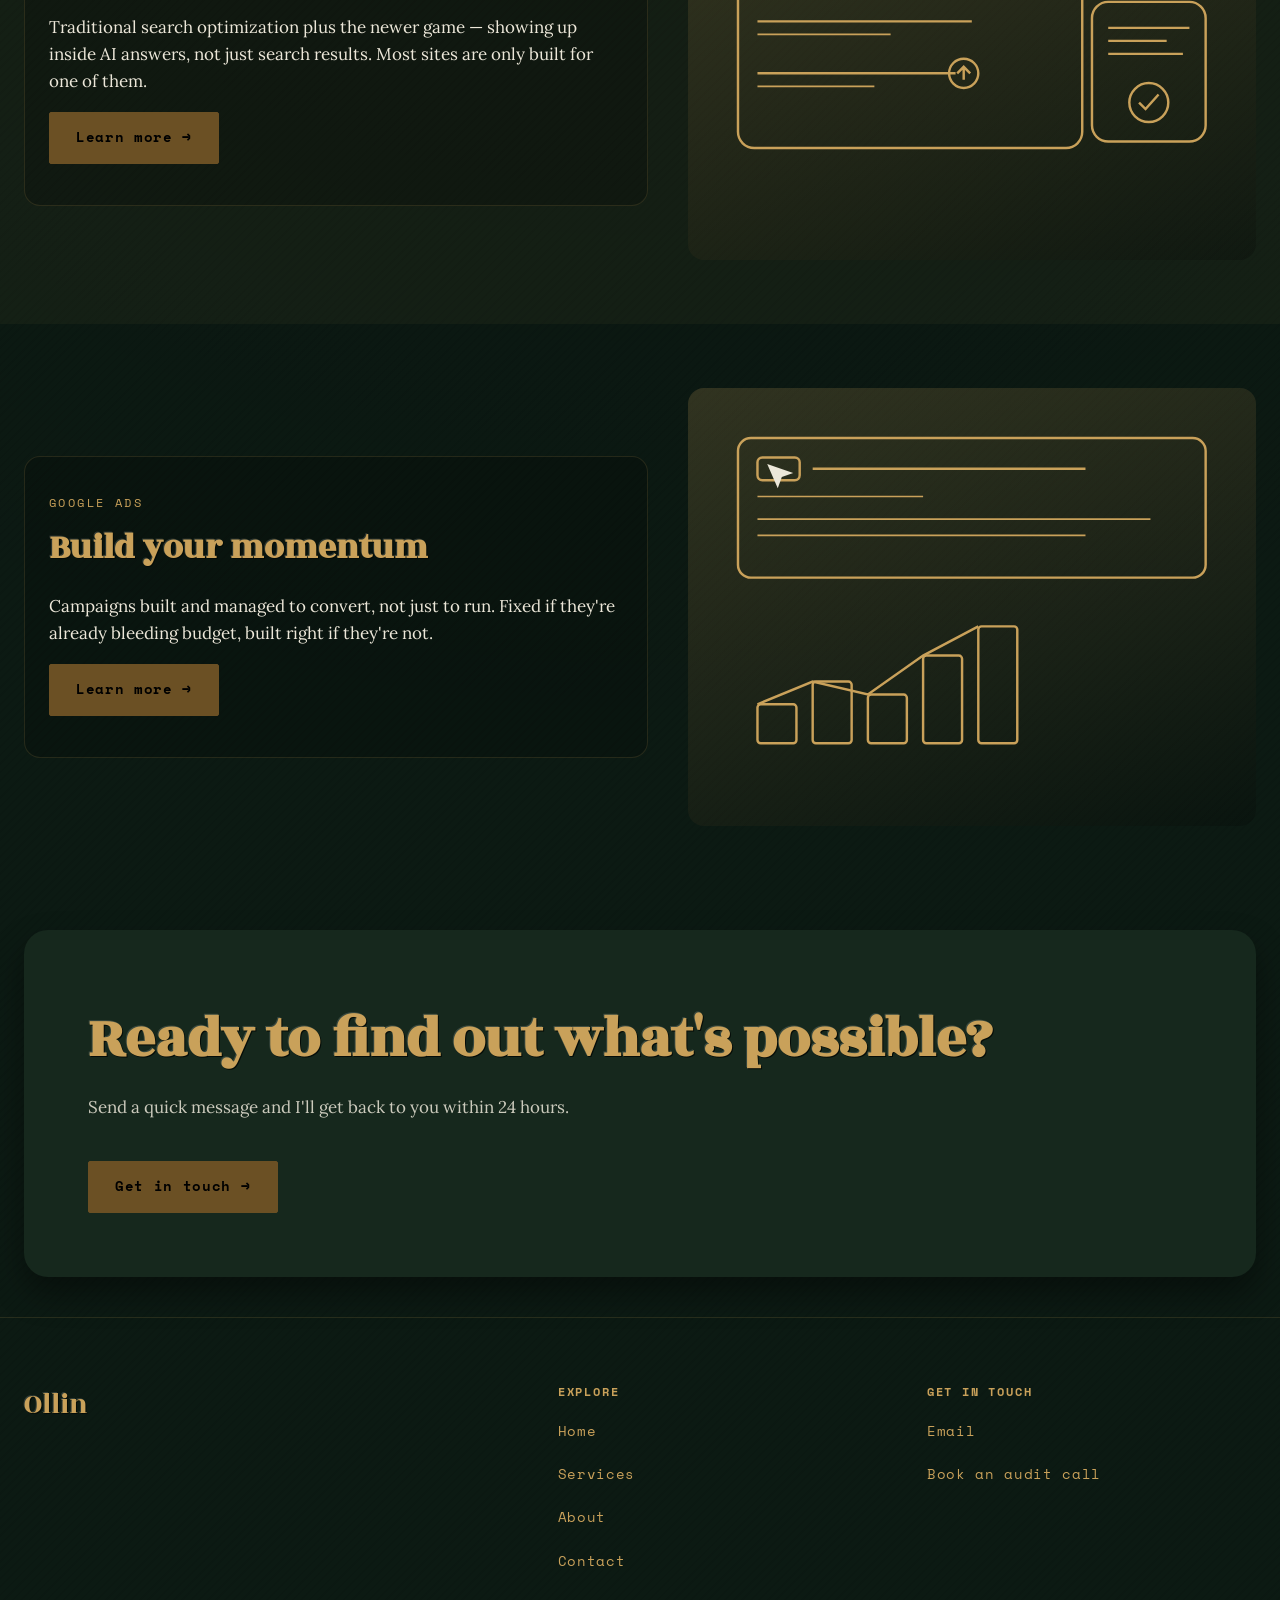
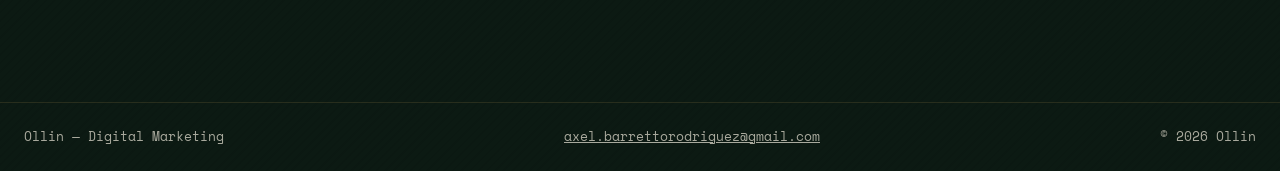
==== commit dc120056: "Add Services and About nav dropdowns, split About into about-founder.html and about-ollin.html, fix " ====
--- a/index.html
+++ b/index.html
@@ -21,8 +21,22 @@
   <button class="nav-toggle" id="navToggle" aria-expanded="false" aria-controls="navLinks">Menu</button>
   <ul id="navLinks">
     <li><a href="index.html" aria-current="page">Home</a></li>
-    <li><a href="services.html">Services</a></li>
-    <li><a href="about.html">About</a></li>
+    <li class="has-dropdown">
+      <a href="services.html">Services</a>
+      <ul class="dropdown">
+        <li><a href="services.html">Overview</a></li>
+        <li><a href="service-website.html">Website Optimization &amp; Creation</a></li>
+        <li><a href="service-seo.html">SEO + AEO/GEO</a></li>
+        <li><a href="service-ads.html">Google Ads</a></li>
+      </ul>
+    </li>
+    <li class="has-dropdown">
+      <a href="about-founder.html">About</a>
+      <ul class="dropdown">
+        <li><a href="about-founder.html">About the Founder</a></li>
+        <li><a href="about-ollin.html">About Ollin</a></li>
+      </ul>
+    </li>
     <li><a href="contact.html">Contact</a></li>
   </ul>
 </nav>
@@ -316,7 +330,7 @@
           <ul class="quick-links">
             <li><a href="index.html">Home</a></li>
             <li><a href="services.html">Services</a></li>
-            <li><a href="about.html">About</a></li>
+            <li><a href="about-founder.html">About</a></li>
             <li><a href="contact.html">Contact</a></li>
           </ul>
         </div>
--- a/styles.css
+++ b/styles.css
@@ -140,6 +140,34 @@
   font-size: 0.85rem;
   cursor: pointer;
 }
+
+.has-dropdown { position: relative; }
+nav.site-nav .dropdown {
+  display: none;
+  position: absolute;
+  top: 100%;
+  left: 0;
+  min-width: 230px;
+  background-color: var(--color-stone);
+  border: 1px solid rgba(201,161,90,0.2);
+  border-radius: 8px;
+  padding: var(--space-1) 0;
+  list-style: none;
+  margin: var(--space-1) 0 0 0;
+  box-shadow: 0 12px 24px rgba(0,0,0,0.45);
+  z-index: 20;
+}
+.has-dropdown:hover .dropdown,
+.has-dropdown:focus-within .dropdown { display: block; }
+.dropdown a {
+  display: block;
+  padding: 8px 16px;
+  white-space: nowrap;
+  text-transform: none;
+  letter-spacing: 0;
+  font-size: 0.85rem;
+}
+.dropdown a:hover { background-color: rgba(201,161,90,0.12); }
 
 footer.site-footer {
   border-top: 1px solid rgba(201,161,90,0.15);
@@ -697,6 +725,15 @@
   }
   nav.site-nav ul.open { display: flex; }
   nav.site-nav .nav-toggle { display: block; }
+  nav.site-nav .dropdown {
+    display: block;
+    position: static;
+    background: none;
+    border: none;
+    box-shadow: none;
+    padding: 0 0 0 var(--space-2);
+    margin: var(--space-1) 0 0 0;
+  }
 }
 
 /* Animated hero background — full-bleed effect behind a centered .container.
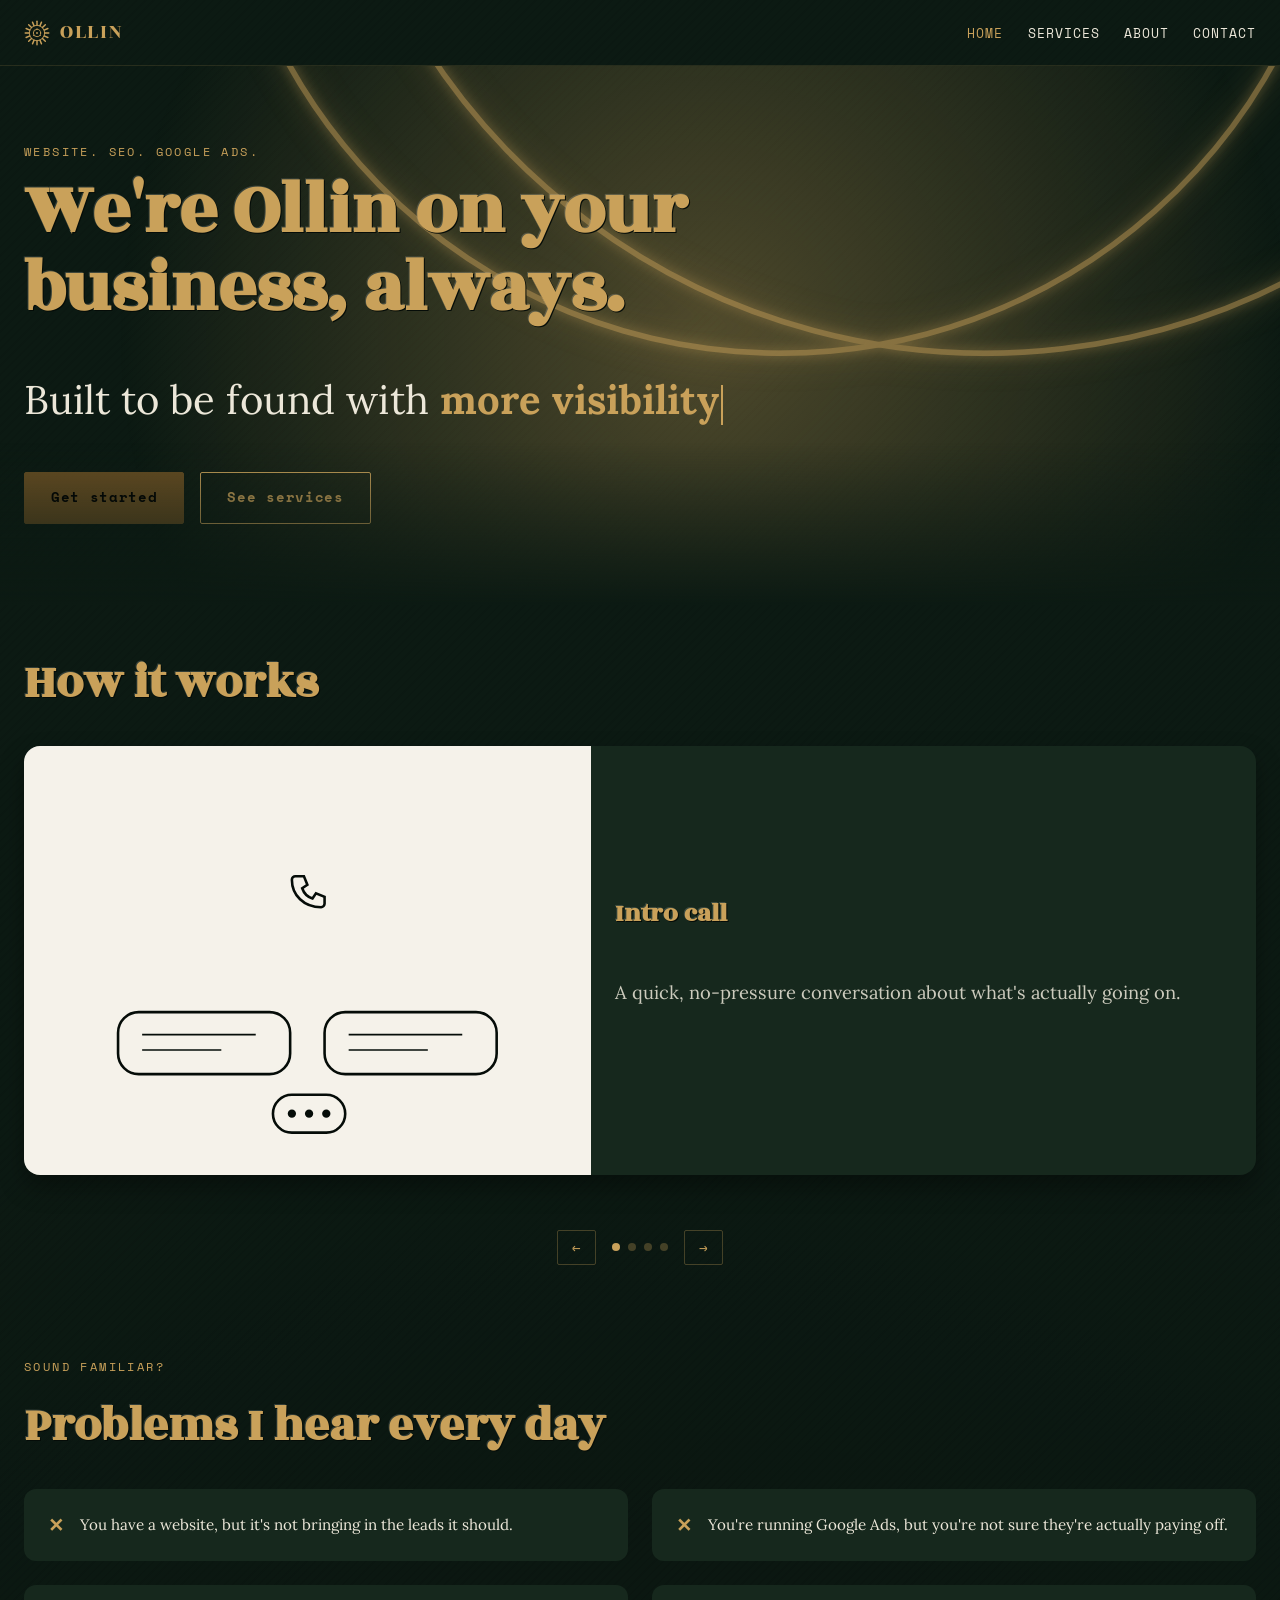
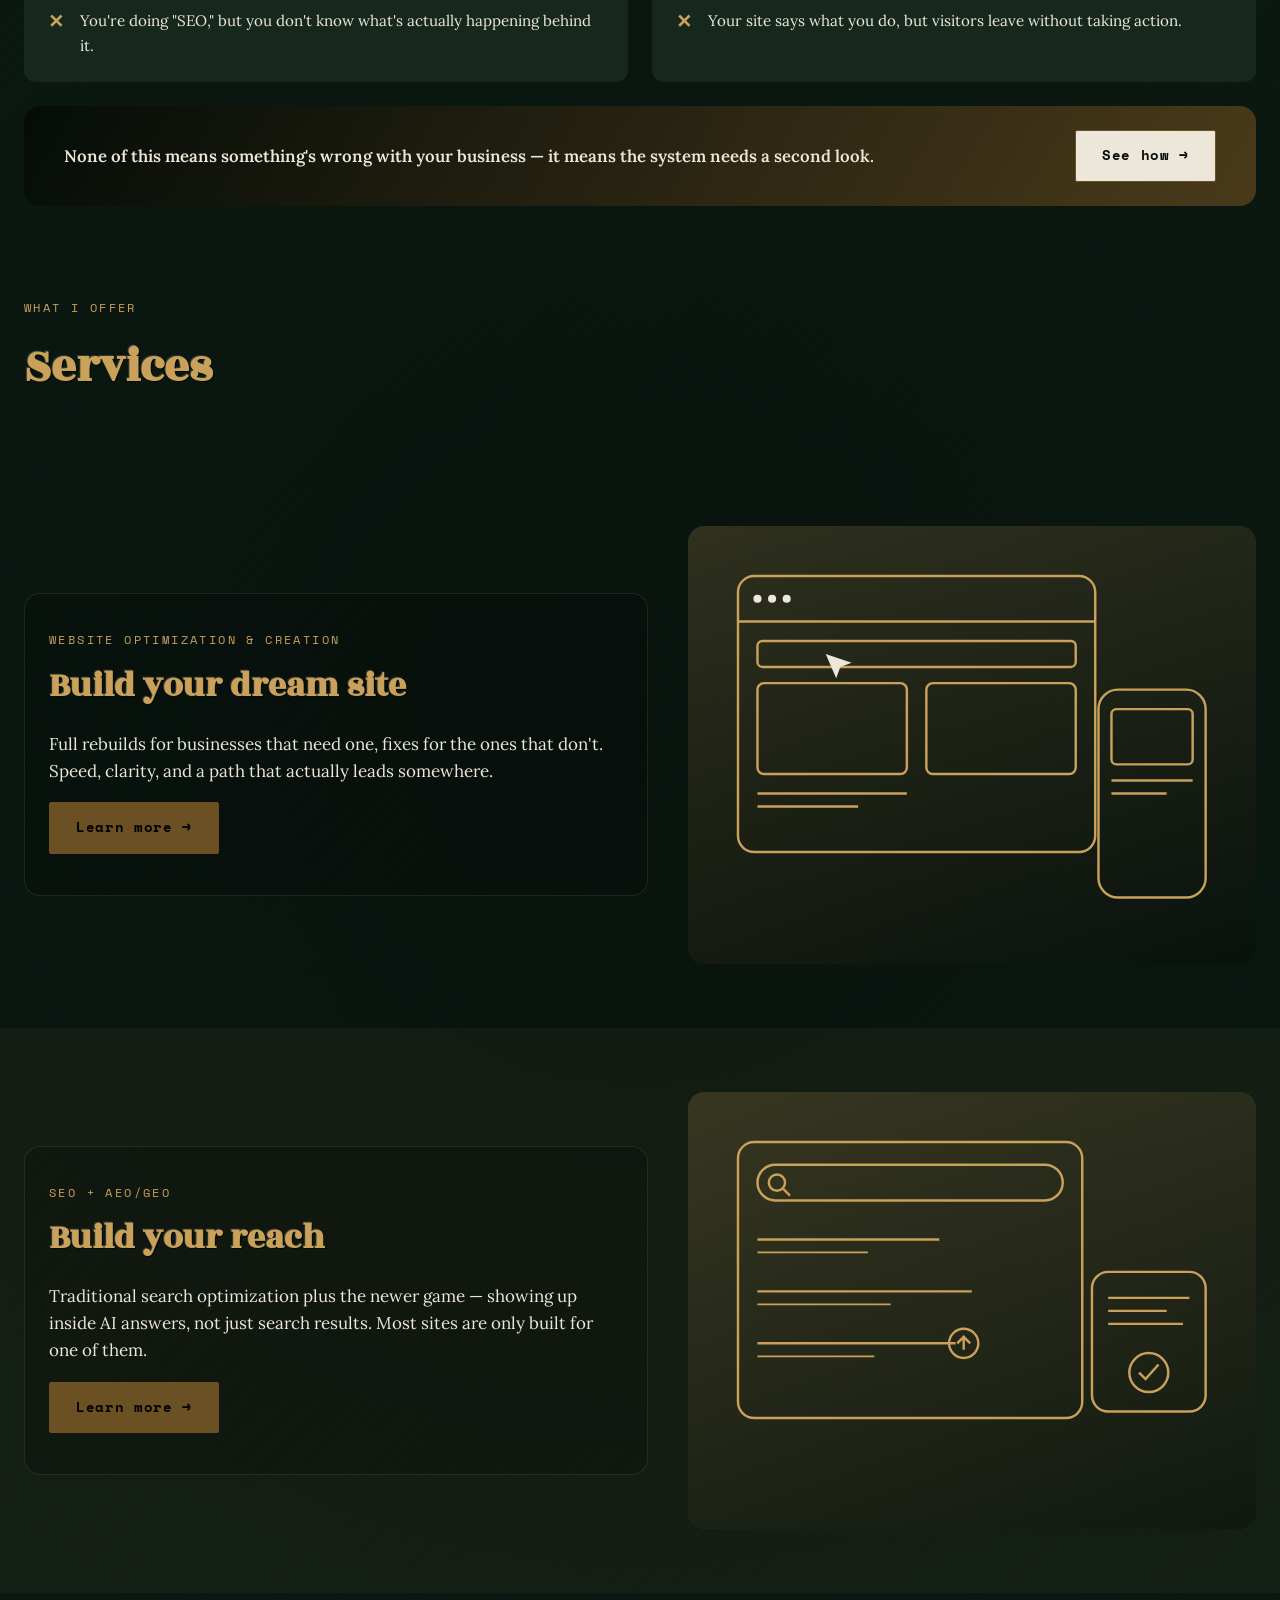
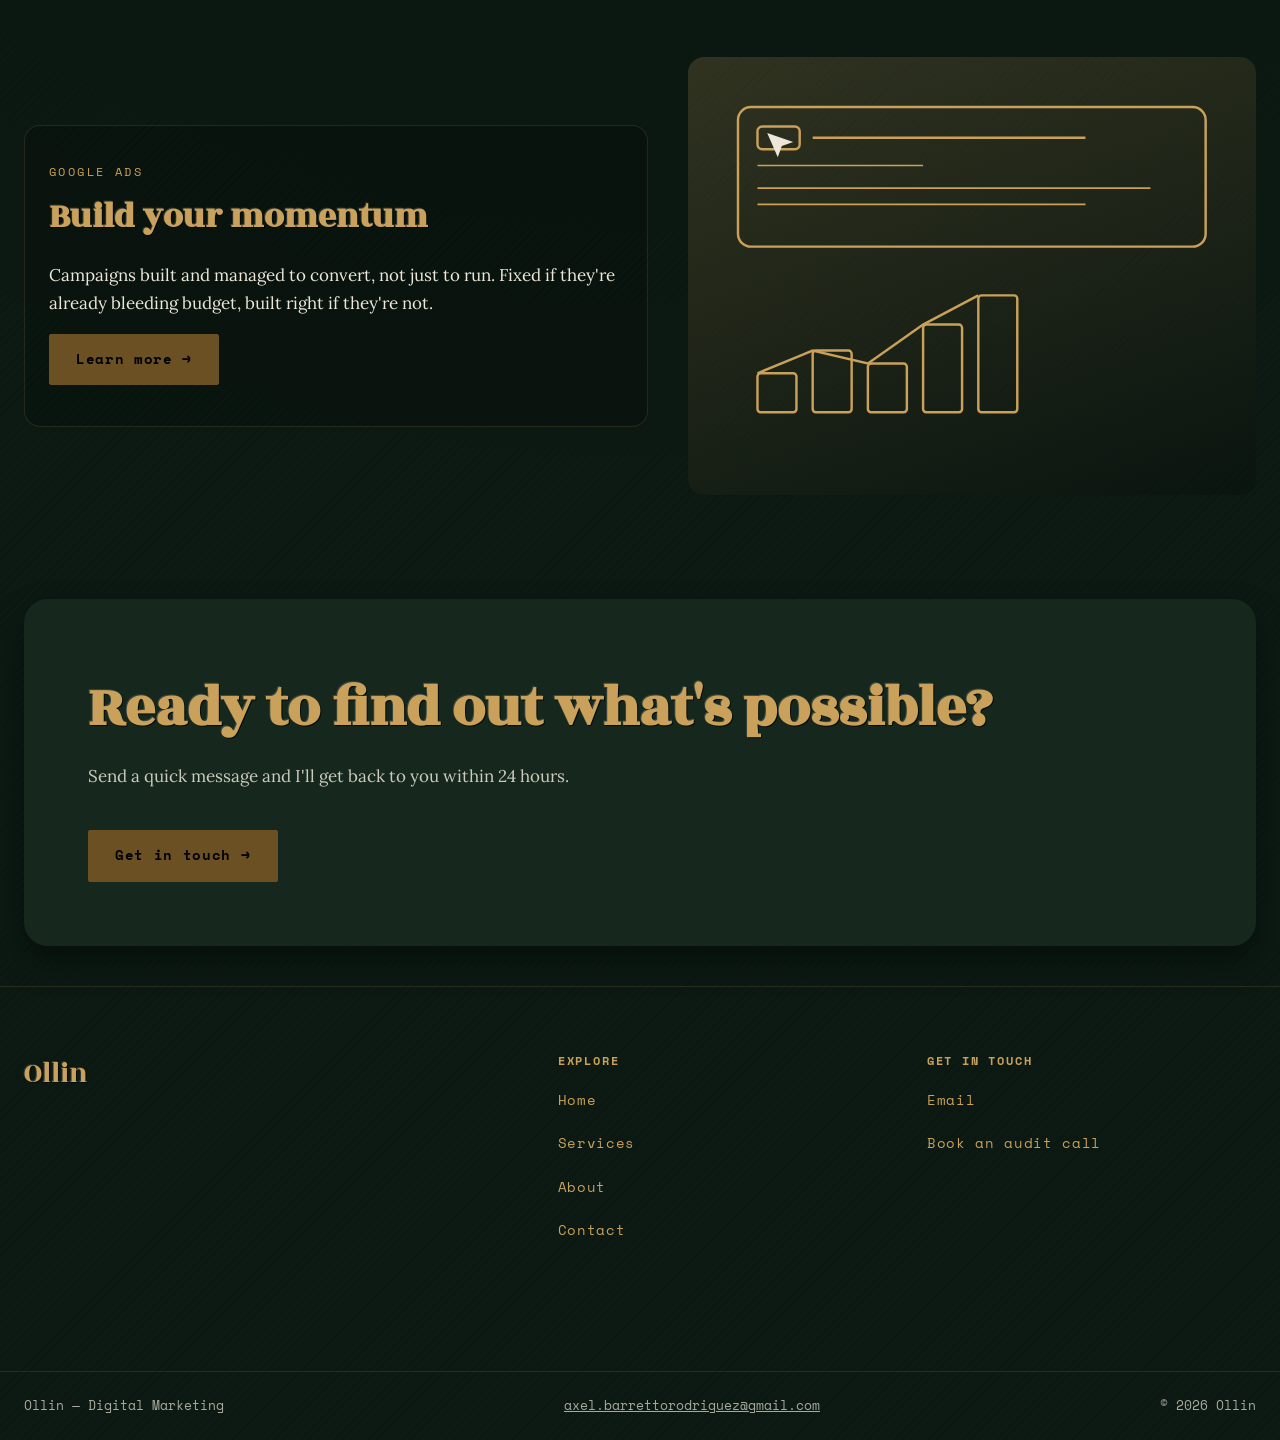
==== commit 50a454a7: "Hero CTA/text tweaks, nav dropdown fixes, How It Works layout, services hover - Hero: move CTAs back" ====
--- a/index.html
+++ b/index.html
@@ -52,12 +52,12 @@
         <p class="eyebrow reveal reveal-1">Website. SEO. Google Ads.</p>
         <h1 class="reveal reveal-2">We're Ollin on your business, always.</h1>
         <p class="hero-rotate reveal reveal-2" data-phrases="[&quot;more visibility&quot;,&quot;more clicks&quot;,&quot;more leads&quot;,&quot;higher rankings&quot;,&quot;better reach&quot;,&quot;more traffic&quot;,&quot;stronger presence&quot;,&quot;more conversions&quot;,&quot;greater authority&quot;,&quot;more calls&quot;,&quot;more bookings&quot;,&quot;wider audience&quot;,&quot;faster growth&quot;,&quot;more reviews&quot;,&quot;better retention&quot;,&quot;more followers&quot;,&quot;increased sales&quot;,&quot;more referrals&quot;]">Built to be found with <span class="hero-rotate-word" id="heroRotateWord"></span><span class="hero-rotate-cursor" aria-hidden="true"></span></p>
-      </div>
-      <p class="reveal reveal-3 hero-ctas">
-        <a class="btn" href="contact.html">Get started</a>
-        &nbsp;&nbsp;
-        <a class="btn btn-outline" href="services.html">See services</a>
-      </p>
+        <p class="reveal reveal-3 hero-ctas">
+          <a class="btn" href="contact.html">Get started</a>
+          &nbsp;&nbsp;
+          <a class="btn btn-outline" href="services.html">See services</a>
+        </p>
+      </div>
     </div>
     <div class="hero-fade" aria-hidden="true"></div>
   </section>
--- a/styles.css
+++ b/styles.css
@@ -146,14 +146,15 @@
   display: none;
   position: absolute;
   top: 100%;
-  left: 0;
+  right: 0;
+  left: auto;
   min-width: 230px;
   background-color: var(--color-stone);
   border: 1px solid rgba(201,161,90,0.2);
   border-radius: 8px;
   padding: var(--space-1) 0;
   list-style: none;
-  margin: var(--space-1) 0 0 0;
+  margin: 0;
   box-shadow: 0 12px 24px rgba(0,0,0,0.45);
   z-index: 20;
 }
@@ -184,12 +185,12 @@
 footer.site-footer a { color: rgba(236,231,217,0.7); }
 
 section.hero { padding: var(--space-5) var(--space-3); }
-.hero-content { display: flex; flex-direction: column; justify-content: space-between; min-height: 78vh; }
+.hero-content { display: flex; flex-direction: column; }
 .hero.bg-sun-sweep h1 { font-size: clamp(2.8rem, 7vw, 4.6rem); }
 .hero-ctas { margin-top: var(--space-4); }
 section.section { padding: var(--space-4) var(--space-3); }
 
-.hero-rotate { font-size: 1.15rem; max-width: 65ch; }
+.hero-rotate { font-size: clamp(1.5rem, 3.4vw, 2.5rem); max-width: 65ch; }
 .hero-rotate-word { color: var(--color-gold); font-weight: 700; }
 .hero-rotate-cursor {
   display: inline-block;
@@ -296,6 +297,24 @@
   display: flex;
   opacity: 1;
   animation: reveal-up 0.5s ease-out;
+}
+
+/* Side-by-side layout on wider viewports so the 320x240 scene fills its
+   column instead of leaving big empty margins next to a short, full-width
+   image strip. */
+@media (min-width: 769px) {
+  .process-grid.is-slider .process-step.active {
+    flex-direction: row;
+    align-items: stretch;
+  }
+  .process-grid.is-slider .process-image {
+    flex: 0 0 46%;
+    height: auto;
+  }
+  .process-grid.is-slider .process-content {
+    flex: 1;
+    justify-content: center;
+  }
 }
 
 .slider-controls {
@@ -396,6 +415,11 @@
   border: 1px solid rgba(201,161,90,0.15);
   border-radius: 16px;
   padding: var(--space-3);
+  transition: transform 0.25s ease, box-shadow 0.25s ease;
+}
+.service-block-textbox:hover {
+  transform: translateY(-6px) scale(1.015);
+  box-shadow: 0 20px 36px rgba(0,0,0,0.45);
 }
 
 /* Bigger animated "building a website" scene — fills the whole card
